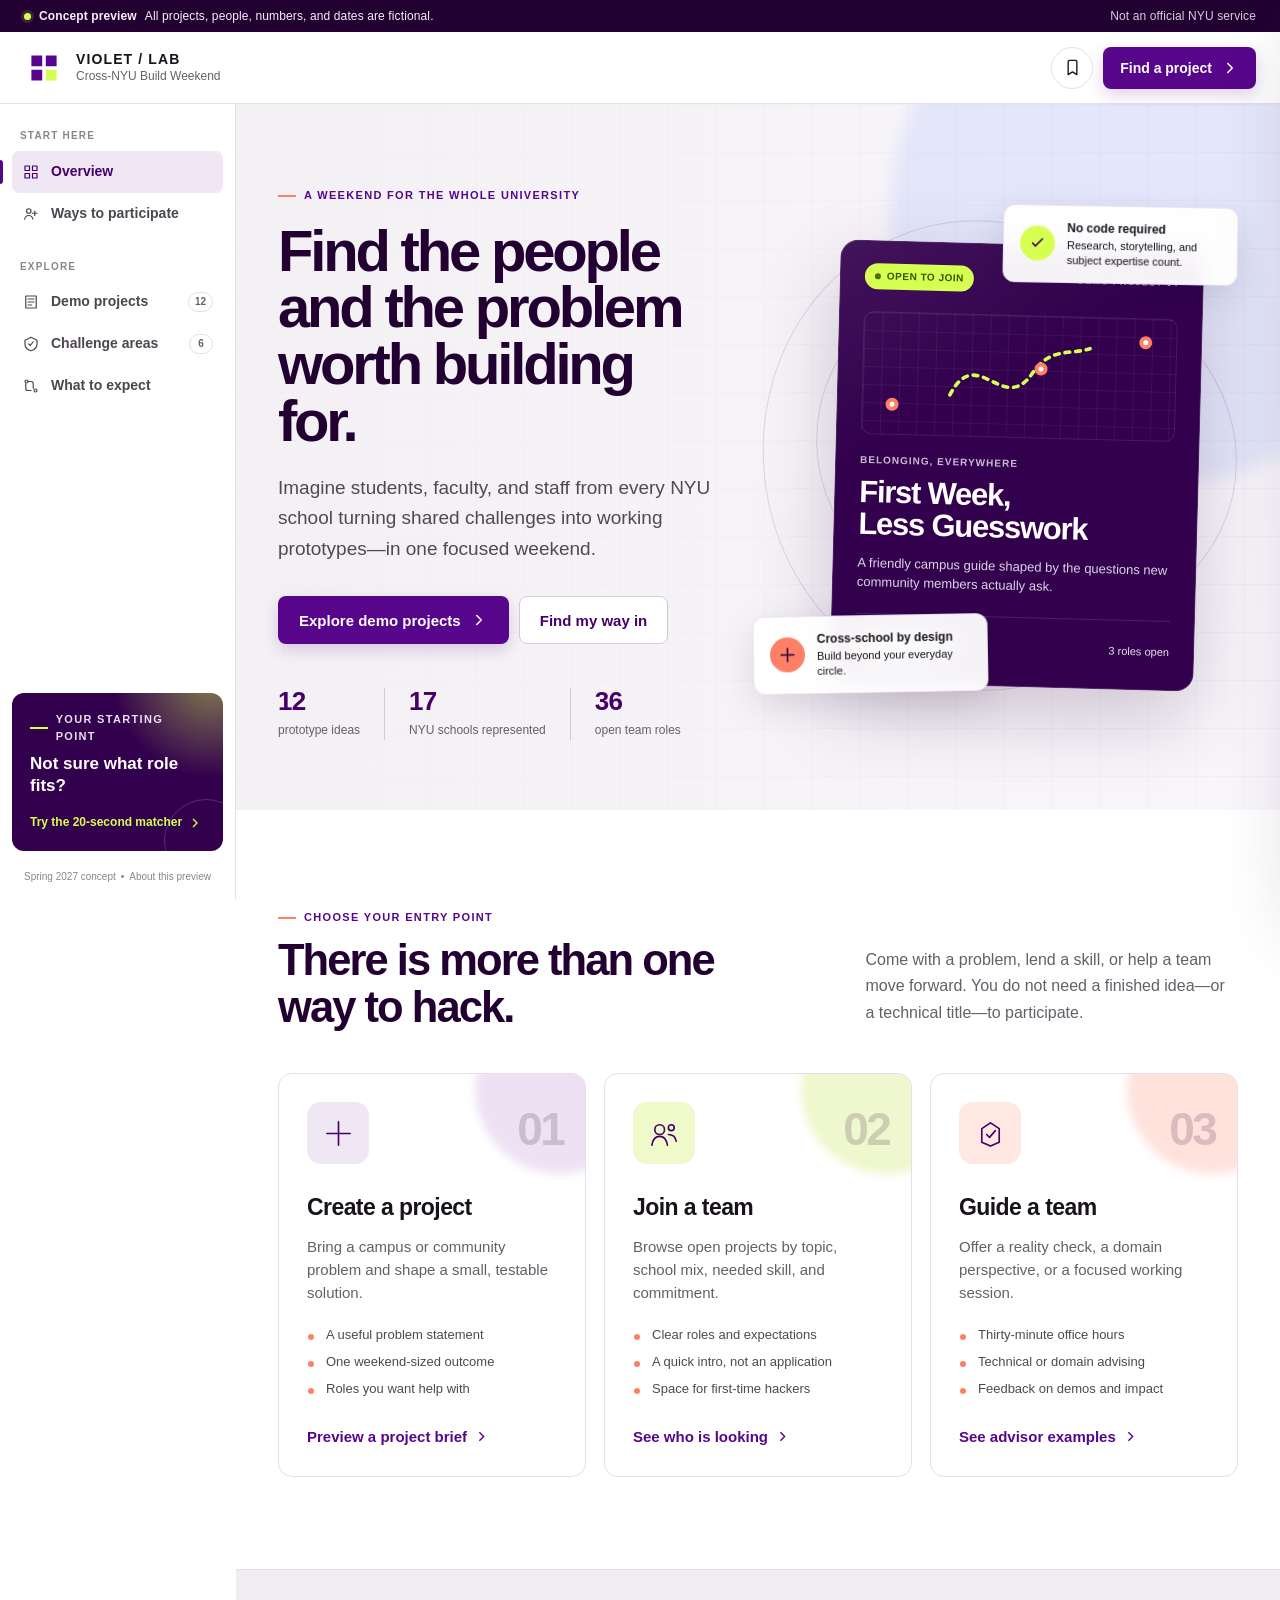
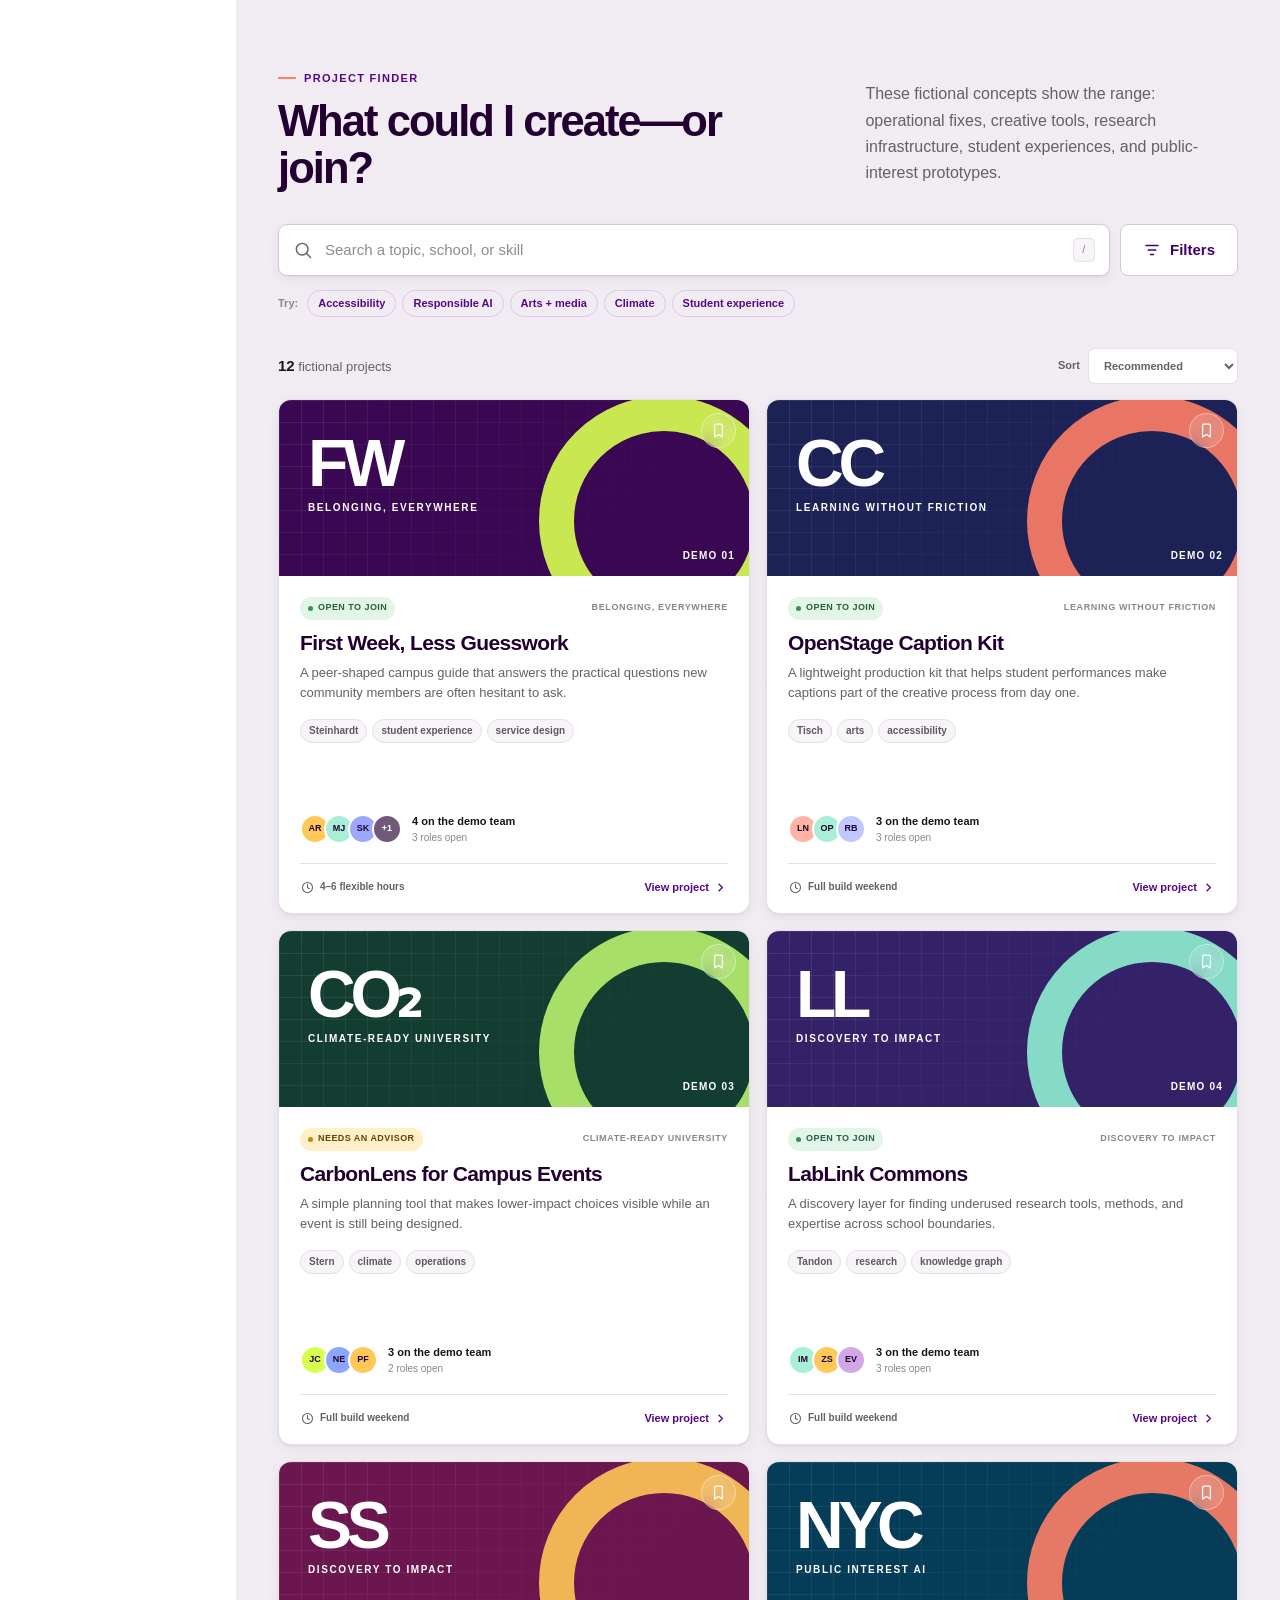
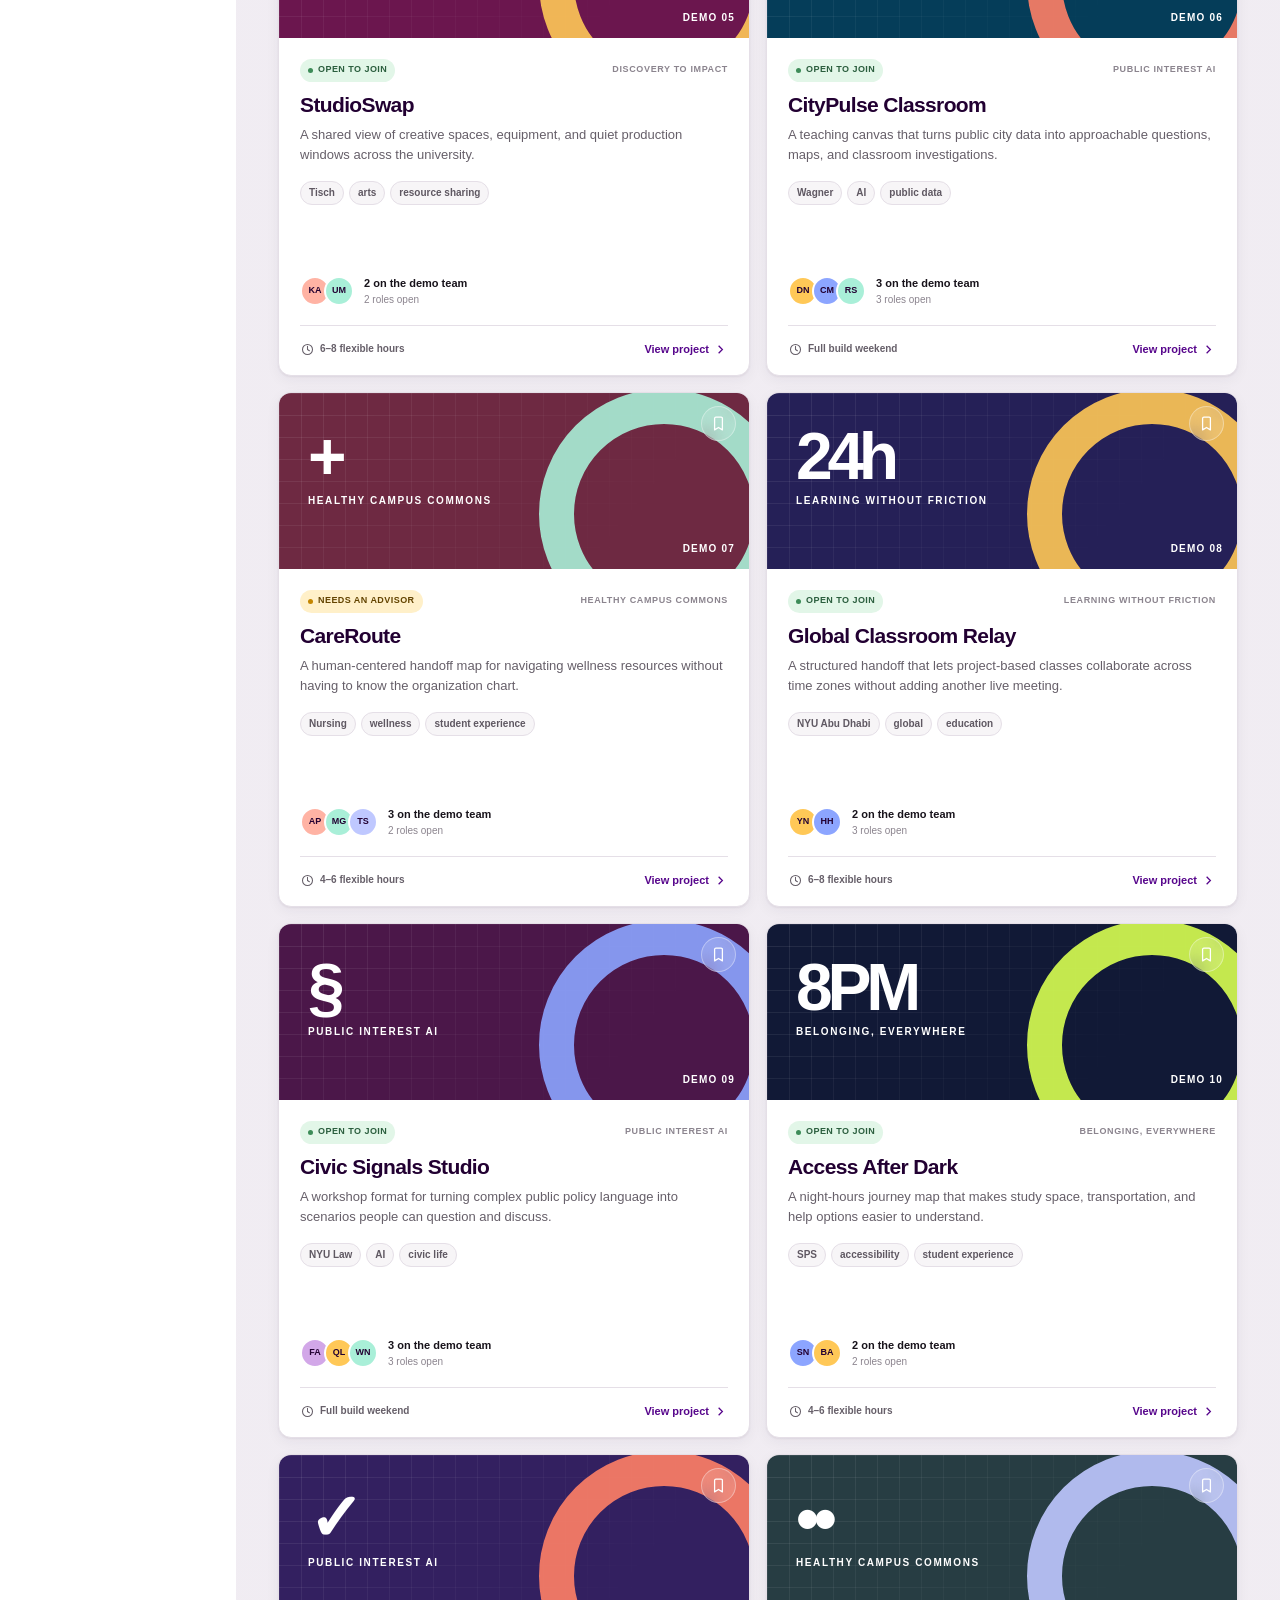
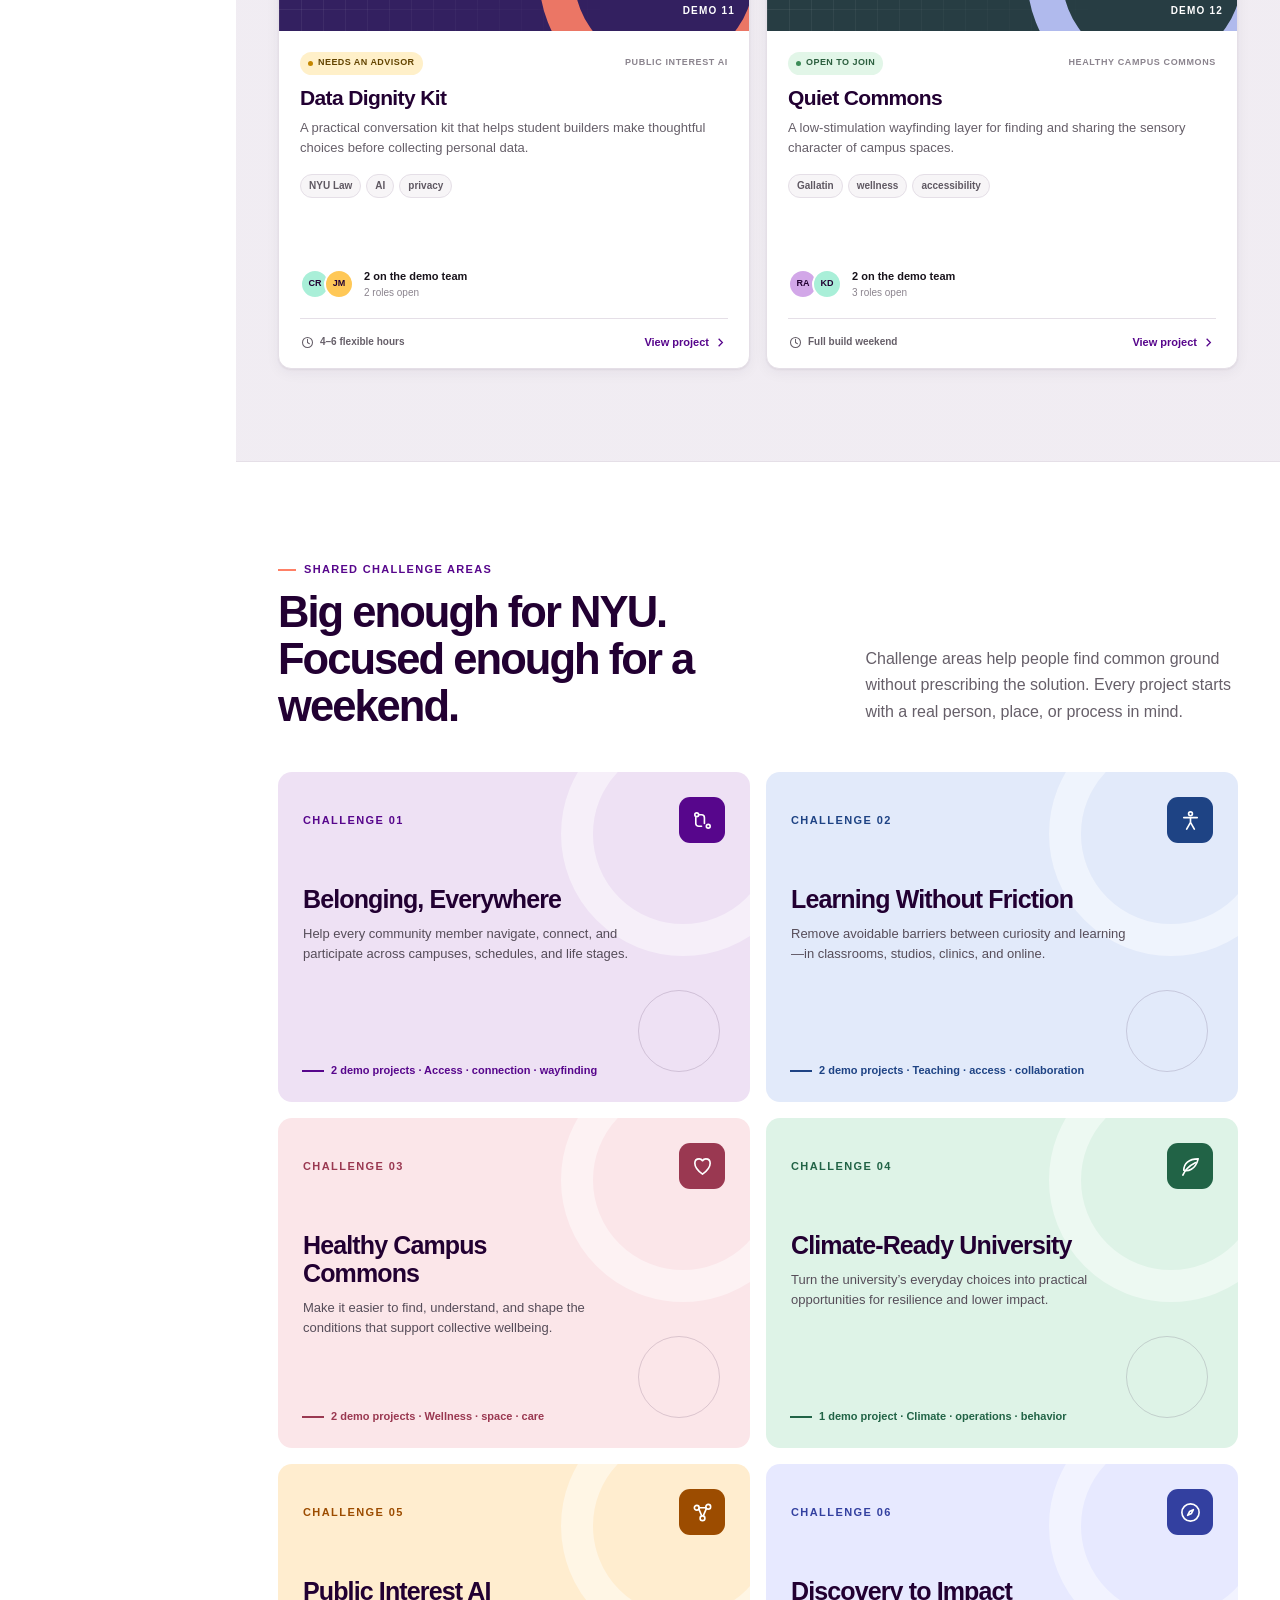
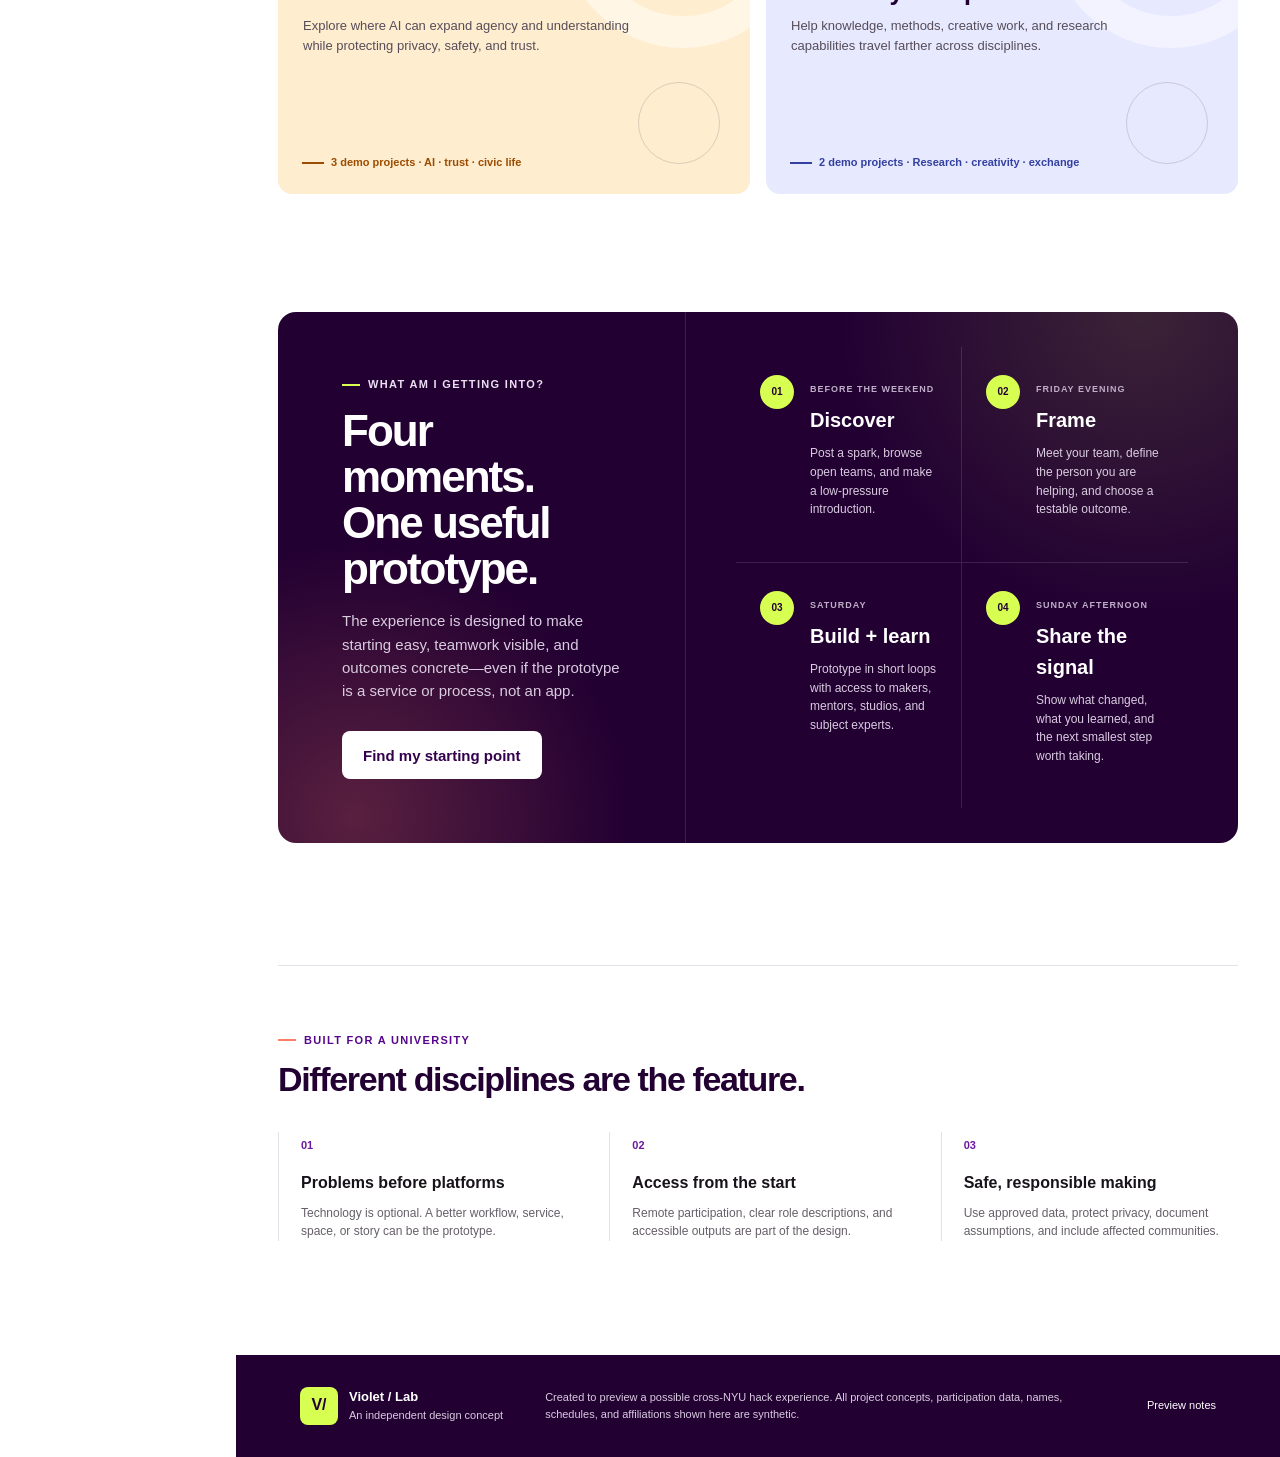
==== index.html @ d58235cc "Create privacy-safe NYU hackathon concept preview Build an interactive, responsive project discovery" ====
<!doctype html>
<html lang="en">
  <head>
    <meta charset="UTF-8" />
    <meta name="viewport" content="width=device-width, initial-scale=1.0" />
    <meta
      name="description"
      content="An unofficial, synthetic preview of a cross-NYU build weekend experience."
    />
    <meta name="theme-color" content="#57068c" />
    <meta property="og:title" content="Violet Lab — Cross-NYU Build Weekend" />
    <meta
      property="og:description"
      content="See what you could build, who you could meet, and how a university-wide hack experience might work."
    />
    <meta property="og:type" content="website" />
    <meta property="og:url" content="https://yorkerhodes3.github.io/nyu-violet-lab-preview/" />
    <meta
      property="og:image"
      content="https://yorkerhodes3.github.io/nyu-violet-lab-preview/public/social-preview.svg"
    />
    <title>Violet Lab — Concept Preview</title>
    <link rel="icon" href="./public/favicon.svg" type="image/svg+xml" />
    <link rel="stylesheet" href="./styles.css" />
    <script src="./app.js" defer></script>
  </head>
  <body>
    <a class="skip-link" href="#main-content">Skip to content</a>

    <div class="preview-banner">
      <span class="preview-banner__dot" aria-hidden="true"></span>
      <strong>Concept preview</strong>
      <span>All projects, people, numbers, and dates are fictional.</span>
      <span class="preview-banner__aside">Not an official NYU service</span>
    </div>

    <header class="topbar">
      <div class="brand-lockup">
        <a class="brand-mark" href="#overview" aria-label="Violet Lab home">
          <svg viewBox="0 0 40 40" role="img" aria-hidden="true">
            <path d="M6 6h12v12H6zM22 6h12v12H22zM6 22h12v12H6z" />
            <path class="brand-mark__spark" d="M22 22h12v12H22z" />
          </svg>
        </a>
        <div>
          <p class="brand-name">Violet / Lab</p>
          <p class="event-name">Cross-NYU Build Weekend</p>
        </div>
      </div>

      <div class="topbar__actions">
        <button class="icon-button saved-projects-button" type="button" aria-label="View saved projects">
          <svg viewBox="0 0 24 24" aria-hidden="true">
            <path d="M6.5 4.8A1.8 1.8 0 0 1 8.3 3h7.4a1.8 1.8 0 0 1 1.8 1.8V21L12 17.6 6.5 21V4.8Z" />
          </svg>
          <span class="saved-count" aria-hidden="true">0</span>
        </button>
        <a class="button button--primary button--compact" href="#projects">
          Find a project
          <svg viewBox="0 0 24 24" aria-hidden="true">
            <path d="m9 18 6-6-6-6" />
          </svg>
        </a>
        <button class="mobile-menu-button" type="button" aria-expanded="false" aria-controls="sidebar">
          <span></span><span></span><span></span>
          <span class="sr-only">Open navigation</span>
        </button>
      </div>
    </header>

    <aside class="sidebar" id="sidebar" aria-label="Primary navigation">
      <nav>
        <p class="nav-label">Start here</p>
        <a class="nav-link is-active" href="#overview">
          <svg viewBox="0 0 24 24" aria-hidden="true">
            <path d="M4 4h6v6H4zM14 4h6v6h-6zM4 14h6v6H4zM14 14h6v6h-6z" />
          </svg>
          Overview
        </a>
        <a class="nav-link" href="#ways-to-join">
          <svg viewBox="0 0 24 24" aria-hidden="true">
            <circle cx="9" cy="8" r="3" />
            <path d="M3.5 19c.6-3.2 2.4-5 5.5-5s4.9 1.8 5.5 5M17 8v6M14 11h6" />
          </svg>
          Ways to participate
        </a>

        <p class="nav-label nav-label--spaced">Explore</p>
        <a class="nav-link" href="#projects">
          <svg viewBox="0 0 24 24" aria-hidden="true">
            <path d="M5 4h14v16H5zM8 8h8M8 12h8M8 16h5" />
          </svg>
          Demo projects
          <span class="nav-count">12</span>
        </a>
        <a class="nav-link" href="#challenges">
          <svg viewBox="0 0 24 24" aria-hidden="true">
            <path d="M12 3 4 7v5c0 4.7 3.2 7.7 8 9 4.8-1.3 8-4.3 8-9V7l-8-4Z" />
            <path d="m9 12 2 2 4-5" />
          </svg>
          Challenge areas
          <span class="nav-count">6</span>
        </a>
        <a class="nav-link" href="#journey">
          <svg viewBox="0 0 24 24" aria-hidden="true">
            <circle cx="6" cy="6" r="2" />
            <circle cx="18" cy="18" r="2" />
            <path d="M8 6h4a3 3 0 0 1 3 3v6M12 18H8a3 3 0 0 1-3-3V9" />
          </svg>
          What to expect
        </a>
      </nav>

      <div class="sidebar-card">
        <span class="eyebrow eyebrow--light">Your starting point</span>
        <p>Not sure what role fits?</p>
        <button class="text-button open-matchmaker" type="button">
          Try the 20-second matcher
          <svg viewBox="0 0 24 24" aria-hidden="true">
            <path d="m9 18 6-6-6-6" />
          </svg>
        </button>
      </div>

      <div class="sidebar-footer">
        <span>Spring 2027 concept</span>
        <span aria-hidden="true">•</span>
        <button class="text-link privacy-button" type="button">About this preview</button>
      </div>
    </aside>

    <main id="main-content">
      <section class="hero section-anchor" id="overview">
        <div class="hero__copy">
          <span class="eyebrow">A weekend for the whole university</span>
          <h1>Find the people and the problem worth building for.</h1>
          <p class="hero__lede">
            Imagine students, faculty, and staff from every NYU school turning shared
            challenges into working prototypes—in one focused weekend.
          </p>
          <div class="hero__actions">
            <a class="button button--primary" href="#projects">
              Explore demo projects
              <svg viewBox="0 0 24 24" aria-hidden="true">
                <path d="m9 18 6-6-6-6" />
              </svg>
            </a>
            <button class="button button--secondary open-matchmaker" type="button">
              Find my way in
            </button>
          </div>
          <dl class="hero__stats" aria-label="Illustrative event statistics">
            <div>
              <dt>12</dt>
              <dd>prototype ideas</dd>
            </div>
            <div>
              <dt>17</dt>
              <dd>NYU schools represented</dd>
            </div>
            <div>
              <dt>36</dt>
              <dd>open team roles</dd>
            </div>
          </dl>
        </div>

        <div class="hero__visual" aria-label="Illustration of a cross-school project team">
          <div class="orbit orbit--one" aria-hidden="true"></div>
          <div class="orbit orbit--two" aria-hidden="true"></div>
          <div class="hero-card hero-card--primary">
            <div class="hero-card__top">
              <span class="status-pill">
                <span></span>
                Open to join
              </span>
              <span class="mini-label">Demo project 04</span>
            </div>
            <div class="project-glyph project-glyph--route" aria-hidden="true">
              <span></span><span></span><span></span>
              <svg viewBox="0 0 140 80">
                <path d="M12 57c22-45 45 17 69-20 15-23 31-16 48-22" />
              </svg>
            </div>
            <p class="hero-card__kicker">Belonging, everywhere</p>
            <h2>First Week,<br />Less Guesswork</h2>
            <p>A friendly campus guide shaped by the questions new community members actually ask.</p>
            <div class="hero-card__meta">
              <div class="avatar-stack" aria-label="Four fictional team members">
                <span style="--avatar: #ffc857">AR</span>
                <span style="--avatar: #8be0c6">MJ</span>
                <span style="--avatar: #9aa8ff">SK</span>
                <span class="avatar-stack__more">+1</span>
              </div>
              <span>3 roles open</span>
            </div>
          </div>
          <div class="floating-note floating-note--top">
            <span class="floating-note__icon">
              <svg viewBox="0 0 24 24" aria-hidden="true">
                <path d="m5 12 4 4L19 6" />
              </svg>
            </span>
            <span><strong>No code required</strong>Research, storytelling, and subject expertise count.</span>
          </div>
          <div class="floating-note floating-note--bottom">
            <span class="floating-note__icon floating-note__icon--coral">
              <svg viewBox="0 0 24 24" aria-hidden="true">
                <path d="M12 3v18M3 12h18" />
              </svg>
            </span>
            <span><strong>Cross-school by design</strong>Build beyond your everyday circle.</span>
          </div>
        </div>
      </section>

      <section class="orientation section-shell section-anchor" id="ways-to-join">
        <div class="section-heading">
          <div>
            <span class="eyebrow">Choose your entry point</span>
            <h2>There is more than one way to hack.</h2>
          </div>
          <p>
            Come with a problem, lend a skill, or help a team move forward. You do not
            need a finished idea—or a technical title—to participate.
          </p>
        </div>

        <div class="path-grid">
          <article class="path-card path-card--create">
            <span class="path-card__number">01</span>
            <div class="path-card__icon" aria-hidden="true">
              <svg viewBox="0 0 32 32">
                <path d="M16 4v24M4 16h24" />
              </svg>
            </div>
            <h3>Create a project</h3>
            <p>Bring a campus or community problem and shape a small, testable solution.</p>
            <ul>
              <li>A useful problem statement</li>
              <li>One weekend-sized outcome</li>
              <li>Roles you want help with</li>
            </ul>
            <button class="card-link create-preview-button" type="button">
              Preview a project brief
              <svg viewBox="0 0 24 24" aria-hidden="true"><path d="m9 18 6-6-6-6" /></svg>
            </button>
          </article>

          <article class="path-card path-card--join">
            <span class="path-card__number">02</span>
            <div class="path-card__icon" aria-hidden="true">
              <svg viewBox="0 0 32 32">
                <circle cx="11" cy="12" r="5" />
                <circle cx="23" cy="10" r="3" />
                <path d="M3 28c1-6 3.7-9 8-9s7 3 8 9M20 17c4.6 0 7.3 2.3 8 7" />
              </svg>
            </div>
            <h3>Join a team</h3>
            <p>Browse open projects by topic, school mix, needed skill, and commitment.</p>
            <ul>
              <li>Clear roles and expectations</li>
              <li>A quick intro, not an application</li>
              <li>Space for first-time hackers</li>
            </ul>
            <a class="card-link" href="#projects">
              See who is looking
              <svg viewBox="0 0 24 24" aria-hidden="true"><path d="m9 18 6-6-6-6" /></svg>
            </a>
          </article>

          <article class="path-card path-card--guide">
            <span class="path-card__number">03</span>
            <div class="path-card__icon" aria-hidden="true">
              <svg viewBox="0 0 32 32">
                <path d="M7 25V11l9-6 9 6v14l-9 4-9-4Z" />
                <path d="m12 17 3 3 6-7" />
              </svg>
            </div>
            <h3>Guide a team</h3>
            <p>Offer a reality check, a domain perspective, or a focused working session.</p>
            <ul>
              <li>Thirty-minute office hours</li>
              <li>Technical or domain advising</li>
              <li>Feedback on demos and impact</li>
            </ul>
            <button class="card-link advisor-preview-button" type="button">
              See advisor examples
              <svg viewBox="0 0 24 24" aria-hidden="true"><path d="m9 18 6-6-6-6" /></svg>
            </button>
          </article>
        </div>
      </section>

      <section class="projects-section section-shell section-anchor" id="projects">
        <div class="section-heading section-heading--projects">
          <div>
            <span class="eyebrow">Project finder</span>
            <h2>What could I create—or join?</h2>
          </div>
          <p>
            These fictional concepts show the range: operational fixes, creative tools,
            research infrastructure, student experiences, and public-interest prototypes.
          </p>
        </div>

        <div class="finder">
          <div class="search-row">
            <label class="search-box">
              <svg viewBox="0 0 24 24" aria-hidden="true">
                <circle cx="11" cy="11" r="7" />
                <path d="m16 16 5 5" />
              </svg>
              <span class="sr-only">Search demo projects</span>
              <input
                id="project-search"
                type="search"
                placeholder="Search a topic, school, or skill"
                autocomplete="off"
              />
              <kbd>/</kbd>
            </label>
            <button class="button button--secondary filter-toggle" type="button" aria-expanded="false">
              <svg viewBox="0 0 24 24" aria-hidden="true">
                <path d="M4 6h16M7 12h10M10 18h4" />
              </svg>
              Filters
              <span class="filter-count" hidden>0</span>
            </button>
          </div>

          <div class="filter-panel" aria-label="Project filters">
            <fieldset>
              <legend>I want to</legend>
              <div class="filter-options" data-filter-group="availability">
                <button class="filter-chip is-selected" type="button" data-value="all">See everything</button>
                <button class="filter-chip" type="button" data-value="Open to join">Join a team</button>
                <button class="filter-chip" type="button" data-value="Needs an advisor">Advise</button>
              </div>
            </fieldset>
            <fieldset>
              <legend>Time</legend>
              <div class="filter-options" data-filter-group="commitment">
                <button class="filter-chip is-selected" type="button" data-value="all">Any</button>
                <button class="filter-chip" type="button" data-value="Light">A few hours</button>
                <button class="filter-chip" type="button" data-value="Weekend">Full weekend</button>
              </div>
            </fieldset>
            <fieldset>
              <legend>Experience</legend>
              <div class="filter-options" data-filter-group="experience">
                <button class="filter-chip is-selected" type="button" data-value="all">Any</button>
                <button class="filter-chip" type="button" data-value="First-timer friendly">First-timer friendly</button>
                <button class="filter-chip" type="button" data-value="No code needed">No code needed</button>
              </div>
            </fieldset>
          </div>

          <div class="quick-filters" aria-label="Quick filters">
            <span>Try:</span>
            <button type="button" data-query="accessibility">Accessibility</button>
            <button type="button" data-query="AI">Responsible AI</button>
            <button type="button" data-query="arts">Arts + media</button>
            <button type="button" data-query="climate">Climate</button>
            <button type="button" data-query="student experience">Student experience</button>
          </div>

          <div class="results-toolbar">
            <p><strong id="result-count">12</strong> fictional projects</p>
            <label>
              <span>Sort</span>
              <select id="project-sort">
                <option value="recommended">Recommended</option>
                <option value="openings">Most open roles</option>
                <option value="newest">Newest</option>
                <option value="alphabetical">A–Z</option>
              </select>
            </label>
          </div>

          <div class="project-grid" id="project-grid" aria-live="polite"></div>
          <div class="empty-state" id="empty-state" hidden>
            <div class="empty-state__icon" aria-hidden="true">
              <svg viewBox="0 0 32 32">
                <circle cx="14" cy="14" r="9" />
                <path d="m21 21 7 7M10 14h8" />
              </svg>
            </div>
            <h3>No demo projects match those filters.</h3>
            <p>Try a broader search or clear the selected filters.</p>
            <button class="button button--secondary clear-filters" type="button">Clear filters</button>
          </div>
        </div>
      </section>

      <section class="challenges-section section-shell section-anchor" id="challenges">
        <div class="section-heading">
          <div>
            <span class="eyebrow">Shared challenge areas</span>
            <h2>Big enough for NYU. Focused enough for a weekend.</h2>
          </div>
          <p>
            Challenge areas help people find common ground without prescribing the
            solution. Every project starts with a real person, place, or process in mind.
          </p>
        </div>
        <div class="challenge-grid" id="challenge-grid"></div>
      </section>

      <section class="journey-section section-shell section-anchor" id="journey">
        <div class="journey-card">
          <div class="journey-card__intro">
            <span class="eyebrow eyebrow--light">What am I getting into?</span>
            <h2>Four moments. One useful prototype.</h2>
            <p>
              The experience is designed to make starting easy, teamwork visible, and
              outcomes concrete—even if the prototype is a service or process, not an app.
            </p>
            <button class="button button--light open-matchmaker" type="button">Find my starting point</button>
          </div>
          <ol class="journey-steps">
            <li>
              <span class="journey-steps__number">01</span>
              <div>
                <span class="journey-steps__time">Before the weekend</span>
                <h3>Discover</h3>
                <p>Post a spark, browse open teams, and make a low-pressure introduction.</p>
              </div>
            </li>
            <li>
              <span class="journey-steps__number">02</span>
              <div>
                <span class="journey-steps__time">Friday evening</span>
                <h3>Frame</h3>
                <p>Meet your team, define the person you are helping, and choose a testable outcome.</p>
              </div>
            </li>
            <li>
              <span class="journey-steps__number">03</span>
              <div>
                <span class="journey-steps__time">Saturday</span>
                <h3>Build + learn</h3>
                <p>Prototype in short loops with access to makers, mentors, studios, and subject experts.</p>
              </div>
            </li>
            <li>
              <span class="journey-steps__number">04</span>
              <div>
                <span class="journey-steps__time">Sunday afternoon</span>
                <h3>Share the signal</h3>
                <p>Show what changed, what you learned, and the next smallest step worth taking.</p>
              </div>
            </li>
          </ol>
        </div>
      </section>

      <section class="principles-section section-shell">
        <div class="principles-grid">
          <div>
            <span class="eyebrow">Built for a university</span>
            <h2>Different disciplines are the feature.</h2>
          </div>
          <div class="principle">
            <span>01</span>
            <h3>Problems before platforms</h3>
            <p>Technology is optional. A better workflow, service, space, or story can be the prototype.</p>
          </div>
          <div class="principle">
            <span>02</span>
            <h3>Access from the start</h3>
            <p>Remote participation, clear role descriptions, and accessible outputs are part of the design.</p>
          </div>
          <div class="principle">
            <span>03</span>
            <h3>Safe, responsible making</h3>
            <p>Use approved data, protect privacy, document assumptions, and include affected communities.</p>
          </div>
        </div>
      </section>

      <footer>
        <div class="footer__brand">
          <span class="footer__mark" aria-hidden="true">V/</span>
          <div>
            <strong>Violet / Lab</strong>
            <span>An independent design concept</span>
          </div>
        </div>
        <p>
          Created to preview a possible cross-NYU hack experience. All project concepts,
          participation data, names, schedules, and affiliations shown here are synthetic.
        </p>
        <button class="text-link privacy-button" type="button">Preview notes</button>
      </footer>
    </main>

    <div class="drawer-backdrop" hidden></div>
    <aside class="project-drawer" aria-hidden="true" aria-labelledby="drawer-title">
      <button class="drawer-close icon-button" type="button" aria-label="Close project details">
        <svg viewBox="0 0 24 24" aria-hidden="true">
          <path d="m6 6 12 12M18 6 6 18" />
        </svg>
      </button>
      <div id="drawer-content"></div>
    </aside>

    <dialog class="modal" id="matchmaker-modal">
      <button class="modal-close icon-button" type="button" aria-label="Close">
        <svg viewBox="0 0 24 24" aria-hidden="true"><path d="m6 6 12 12M18 6 6 18" /></svg>
      </button>
      <div class="modal__header">
        <span class="eyebrow">20-second matcher</span>
        <h2>What sounds most like you?</h2>
        <p>Choose one from each row. This demo will suggest a way in and a project to explore.</p>
      </div>
      <form id="matchmaker-form">
        <fieldset>
          <legend><span>1</span>I would most like to…</legend>
          <div class="choice-grid">
            <label><input type="radio" name="intent" value="make" checked /><span>Make something tangible</span></label>
            <label><input type="radio" name="intent" value="understand" /><span>Understand a problem</span></label>
            <label><input type="radio" name="intent" value="guide" /><span>Help a team decide</span></label>
          </div>
        </fieldset>
        <fieldset>
          <legend><span>2</span>I am curious about…</legend>
          <div class="choice-grid">
            <label><input type="radio" name="theme" value="people" checked /><span>People + belonging</span></label>
            <label><input type="radio" name="theme" value="systems" /><span>Systems + operations</span></label>
            <label><input type="radio" name="theme" value="future" /><span>Technology + the future</span></label>
          </div>
        </fieldset>
        <button class="button button--primary button--full" type="submit">Show my starting point</button>
      </form>
      <div class="match-result" id="match-result" hidden></div>
    </dialog>

    <dialog class="modal modal--brief" id="brief-modal">
      <button class="modal-close icon-button" type="button" aria-label="Close">
        <svg viewBox="0 0 24 24" aria-hidden="true"><path d="m6 6 12 12M18 6 6 18" /></svg>
      </button>
      <span class="eyebrow">Example project brief</span>
      <h2>Start small enough to learn.</h2>
      <div class="brief-example">
        <div><span>We noticed</span><strong>New community members ask the same wayfinding questions in different places.</strong></div>
        <div><span>We wonder if</span><strong>A peer-shaped guide could reduce uncertainty during the first two weeks.</strong></div>
        <div><span>This weekend we will</span><strong>Prototype one route, test it with five people, and document what changes.</strong></div>
        <div><span>We need</span><strong>A researcher, a service designer, and someone who knows campus operations.</strong></div>
      </div>
      <p class="modal-note">Everything above is fictional and intended only to demonstrate the shape of a good brief.</p>
    </dialog>

    <dialog class="modal modal--brief" id="advisor-modal">
      <button class="modal-close icon-button" type="button" aria-label="Close">
        <svg viewBox="0 0 24 24" aria-hidden="true"><path d="m6 6 12 12M18 6 6 18" /></svg>
      </button>
      <span class="eyebrow">Ways to guide</span>
      <h2>Small windows of expertise can unlock a team.</h2>
      <div class="advisor-list">
        <div><span>30 min</span><p><strong>Problem check</strong>Help a team separate assumptions from things they know.</p></div>
        <div><span>45 min</span><p><strong>Practice review</strong>Share what is realistic in a studio, clinic, lab, classroom, or office.</p></div>
        <div><span>60 min</span><p><strong>Responsible design pass</strong>Pressure-test accessibility, privacy, safety, or community impact.</p></div>
      </div>
      <p class="modal-note">Advisor examples and time commitments are illustrative.</p>
    </dialog>

    <dialog class="modal modal--brief" id="privacy-modal">
      <button class="modal-close icon-button" type="button" aria-label="Close">
        <svg viewBox="0 0 24 24" aria-hidden="true"><path d="m6 6 12 12M18 6 6 18" /></svg>
      </button>
      <span class="eyebrow">About this preview</span>
      <h2>Designed to be safely shareable.</h2>
      <div class="privacy-points">
        <p><span aria-hidden="true">✓</span> No internal project names, descriptions, or participant identities are used.</p>
        <p><span aria-hidden="true">✓</span> Every project, person, metric, role, date, and team is synthetic.</p>
        <p><span aria-hidden="true">✓</span> Public NYU school names provide familiar context; affiliations are illustrative.</p>
        <p><span aria-hidden="true">✓</span> The visual design is an original concept inspired by common hackathon portal patterns.</p>
      </div>
      <p class="modal-note">This independent mockup is not sponsored, reviewed, or endorsed by New York University.</p>
    </dialog>

    <div class="toast" role="status" aria-live="polite" aria-atomic="true">
      <svg viewBox="0 0 24 24" aria-hidden="true"><path d="m5 12 4 4L19 6" /></svg>
      <span></span>
    </div>
  </body>
</html>
---- styles.css ----
:root {
  --violet-950: #220032;
  --violet-900: #32004d;
  --violet-800: #450069;
  --violet-700: #57068c;
  --violet-600: #6c1aa0;
  --violet-200: #ddc6e8;
  --violet-100: #f0e7f4;
  --violet-50: #f8f4fa;
  --ink: #18131b;
  --muted: #665f69;
  --muted-2: #8b848e;
  --line: #e5dfe7;
  --line-strong: #d2cad5;
  --surface: #ffffff;
  --surface-soft: #f7f5f7;
  --canvas: #f3f0f4;
  --lime: #d7ff52;
  --lime-dark: #375400;
  --mint: #a9efd8;
  --coral: #ff8066;
  --yellow: #ffc857;
  --blue: #8ca5ff;
  --shadow-sm: 0 1px 2px rgba(34, 0, 50, 0.06), 0 4px 14px rgba(34, 0, 50, 0.05);
  --shadow-md: 0 12px 36px rgba(34, 0, 50, 0.12);
  --shadow-lg: 0 28px 80px rgba(34, 0, 50, 0.2);
  --sidebar-width: 236px;
  --topbar-height: 72px;
  --banner-height: 32px;
}

* {
  box-sizing: border-box;
}

html {
  scroll-behavior: smooth;
  scroll-padding-top: calc(var(--topbar-height) + var(--banner-height) + 24px);
}

body {
  margin: 0;
  color: var(--ink);
  background: var(--surface);
  font-family:
    Inter, ui-sans-serif, -apple-system, BlinkMacSystemFont, "Segoe UI", sans-serif;
  font-size: 15px;
  line-height: 1.55;
  -webkit-font-smoothing: antialiased;
}

body.drawer-open,
body.modal-open {
  overflow: hidden;
}

button,
input,
select {
  color: inherit;
  font: inherit;
}

button,
a {
  -webkit-tap-highlight-color: transparent;
}

button {
  cursor: pointer;
}

a {
  color: inherit;
  text-decoration: none;
}

svg {
  display: block;
}

.sr-only {
  position: absolute;
  width: 1px;
  height: 1px;
  padding: 0;
  margin: -1px;
  overflow: hidden;
  clip: rect(0, 0, 0, 0);
  white-space: nowrap;
  border: 0;
}

.skip-link {
  position: fixed;
  z-index: 1000;
  top: 8px;
  left: 8px;
  padding: 10px 14px;
  color: #fff;
  background: var(--violet-900);
  border-radius: 7px;
  transform: translateY(-150%);
}

.skip-link:focus {
  transform: translateY(0);
}

.preview-banner {
  position: fixed;
  z-index: 90;
  inset: 0 0 auto 0;
  display: flex;
  align-items: center;
  height: var(--banner-height);
  padding: 0 24px;
  color: #f8effc;
  background: var(--violet-950);
  font-size: 12px;
  letter-spacing: 0.01em;
  gap: 8px;
}

.preview-banner__dot {
  width: 7px;
  height: 7px;
  background: var(--lime);
  border-radius: 50%;
  box-shadow: 0 0 0 3px rgba(215, 255, 82, 0.14);
}

.preview-banner__aside {
  margin-left: auto;
  color: #d9cce0;
}

.topbar {
  position: fixed;
  z-index: 80;
  top: var(--banner-height);
  right: 0;
  left: 0;
  display: flex;
  align-items: center;
  justify-content: space-between;
  height: var(--topbar-height);
  padding: 0 24px;
  background: rgba(255, 255, 255, 0.94);
  border-bottom: 1px solid var(--line);
  backdrop-filter: blur(18px);
}

.brand-lockup {
  display: flex;
  align-items: center;
  gap: 12px;
}

.brand-mark {
  display: grid;
  width: 40px;
  height: 40px;
  place-items: center;
}

.brand-mark svg {
  width: 36px;
  fill: var(--violet-700);
}

.brand-mark .brand-mark__spark {
  fill: var(--lime);
}

.brand-name,
.event-name {
  margin: 0;
}

.brand-name {
  font-size: 14px;
  font-weight: 800;
  letter-spacing: 0.08em;
  line-height: 1.2;
  text-transform: uppercase;
}

.event-name {
  color: var(--muted);
  font-size: 12px;
  line-height: 1.4;
}

.topbar__actions {
  display: flex;
  align-items: center;
  gap: 10px;
}

.icon-button {
  position: relative;
  display: grid;
  width: 42px;
  height: 42px;
  padding: 0;
  background: var(--surface);
  border: 1px solid var(--line);
  border-radius: 50%;
  place-items: center;
}

.icon-button:hover {
  background: var(--violet-50);
  border-color: var(--violet-200);
}

.icon-button svg {
  width: 19px;
  fill: none;
  stroke: currentColor;
  stroke-linecap: round;
  stroke-linejoin: round;
  stroke-width: 1.7;
}

.saved-count {
  position: absolute;
  top: -5px;
  right: -3px;
  display: none;
  align-items: center;
  justify-content: center;
  min-width: 18px;
  height: 18px;
  padding: 0 4px;
  color: #fff;
  background: var(--coral);
  border: 2px solid #fff;
  border-radius: 20px;
  font-size: 10px;
  font-weight: 800;
}

.saved-count.has-items {
  display: flex;
}

.saved-projects-button.is-active {
  color: #fff;
  background: var(--violet-700);
  border-color: var(--violet-700);
}

.button {
  display: inline-flex;
  align-items: center;
  justify-content: center;
  min-height: 48px;
  padding: 0 20px;
  border: 1px solid transparent;
  border-radius: 8px;
  font-weight: 750;
  line-height: 1;
  gap: 9px;
  transition:
    color 160ms ease,
    background 160ms ease,
    border-color 160ms ease,
    box-shadow 160ms ease,
    transform 160ms ease;
}

.button:hover {
  transform: translateY(-1px);
}

.button:active {
  transform: translateY(0);
}

.button svg {
  width: 18px;
  fill: none;
  stroke: currentColor;
  stroke-linecap: round;
  stroke-linejoin: round;
  stroke-width: 2;
}

.button--primary {
  color: #fff;
  background: var(--violet-700);
  box-shadow: 0 6px 16px rgba(87, 6, 140, 0.18);
}

.button--primary:hover {
  background: var(--violet-800);
  box-shadow: 0 9px 22px rgba(87, 6, 140, 0.25);
}

.button--secondary {
  color: var(--violet-800);
  background: var(--surface);
  border-color: var(--line-strong);
}

.button--secondary:hover {
  background: var(--violet-50);
  border-color: var(--violet-200);
}

.button--compact {
  min-height: 42px;
  padding: 0 16px;
  font-size: 14px;
}

.button--light {
  color: var(--violet-900);
  background: #fff;
}

.button--light:hover {
  background: var(--lime);
}

.button--full {
  width: 100%;
}

.mobile-menu-button {
  display: none;
  width: 42px;
  height: 42px;
  padding: 10px;
  background: #fff;
  border: 1px solid var(--line);
  border-radius: 8px;
}

.mobile-menu-button > span:not(.sr-only) {
  display: block;
  width: 19px;
  height: 1.5px;
  margin: 4px auto;
  background: var(--ink);
  transition: transform 160ms ease;
}

.sidebar {
  position: fixed;
  z-index: 70;
  top: calc(var(--banner-height) + var(--topbar-height));
  bottom: 0;
  left: 0;
  display: flex;
  width: var(--sidebar-width);
  padding: 24px 12px 16px;
  overflow-y: auto;
  background: var(--surface);
  border-right: 1px solid var(--line);
  flex-direction: column;
}

.sidebar nav {
  display: flex;
  flex-direction: column;
}

.nav-label {
  margin: 0 8px 7px;
  color: var(--muted-2);
  font-size: 10px;
  font-weight: 800;
  letter-spacing: 0.12em;
  text-transform: uppercase;
}

.nav-label--spaced {
  margin-top: 24px;
}

.nav-link {
  position: relative;
  display: flex;
  align-items: center;
  min-height: 42px;
  padding: 0 10px;
  color: #4d4650;
  border-radius: 7px;
  font-size: 14px;
  font-weight: 600;
  gap: 11px;
}

.nav-link::before {
  position: absolute;
  top: 9px;
  bottom: 9px;
  left: -12px;
  width: 3px;
  background: transparent;
  border-radius: 0 4px 4px 0;
  content: "";
}

.nav-link:hover {
  color: var(--violet-800);
  background: var(--violet-50);
}

.nav-link.is-active {
  color: var(--violet-800);
  background: var(--violet-100);
}

.nav-link.is-active::before {
  background: var(--violet-700);
}

.nav-link svg {
  width: 18px;
  fill: none;
  stroke: currentColor;
  stroke-linecap: round;
  stroke-linejoin: round;
  stroke-width: 1.6;
}

.nav-count {
  min-width: 24px;
  margin-left: auto;
  padding: 1px 6px;
  color: var(--muted);
  background: rgba(255, 255, 255, 0.75);
  border: 1px solid var(--line);
  border-radius: 20px;
  font-size: 10px;
  text-align: center;
}

.sidebar-card {
  position: relative;
  margin-top: auto;
  padding: 18px;
  overflow: hidden;
  color: #fff;
  background:
    radial-gradient(circle at 95% -10%, rgba(215, 255, 82, 0.5), transparent 38%),
    var(--violet-900);
  border-radius: 12px;
}

.sidebar-card::after {
  position: absolute;
  right: -25px;
  bottom: -32px;
  width: 82px;
  height: 82px;
  border: 1px solid rgba(255, 255, 255, 0.18);
  border-radius: 50%;
  content: "";
}

.sidebar-card p {
  margin: 8px 0 12px;
  font-size: 17px;
  font-weight: 750;
  line-height: 1.3;
}

.eyebrow {
  display: inline-flex;
  align-items: center;
  color: var(--violet-700);
  font-size: 11px;
  font-weight: 850;
  letter-spacing: 0.12em;
  text-transform: uppercase;
}

.eyebrow::before {
  width: 18px;
  height: 2px;
  margin-right: 8px;
  background: var(--coral);
  content: "";
}

.eyebrow--light {
  color: #eadff0;
}

.eyebrow--light::before {
  background: var(--lime);
}

.text-button,
.text-link {
  padding: 0;
  color: inherit;
  background: none;
  border: 0;
  text-decoration: underline;
  text-decoration-color: transparent;
  text-underline-offset: 3px;
}

.text-button {
  position: relative;
  z-index: 1;
  display: inline-flex;
  align-items: center;
  color: var(--lime);
  font-size: 12px;
  font-weight: 750;
  gap: 5px;
}

.text-button:hover,
.text-link:hover {
  text-decoration-color: currentColor;
}

.text-button svg {
  width: 16px;
  fill: none;
  stroke: currentColor;
  stroke-width: 2;
}

.sidebar-footer {
  display: flex;
  align-items: center;
  justify-content: center;
  margin-top: 18px;
  color: var(--muted-2);
  font-size: 10px;
  gap: 5px;
}

#main-content {
  margin-top: calc(var(--banner-height) + var(--topbar-height));
  margin-left: var(--sidebar-width);
  overflow: hidden;
}

.section-anchor {
  scroll-margin-top: calc(var(--banner-height) + var(--topbar-height) + 18px);
}

.hero {
  position: relative;
  display: grid;
  min-height: 670px;
  padding: 76px max(5vw, 54px) 70px;
  overflow: hidden;
  background:
    linear-gradient(90deg, rgba(243, 240, 244, 0.94), rgba(248, 244, 250, 0.82)),
    linear-gradient(#ddd5e1 1px, transparent 1px),
    linear-gradient(90deg, #ddd5e1 1px, transparent 1px);
  background-size: auto, 48px 48px, 48px 48px;
  grid-template-columns: minmax(440px, 0.95fr) minmax(470px, 1.05fr);
  gap: 72px;
}

.hero::before {
  position: absolute;
  top: -160px;
  right: -150px;
  width: 540px;
  height: 540px;
  background: rgba(140, 165, 255, 0.18);
  border-radius: 50%;
  content: "";
  filter: blur(8px);
}

.hero__copy {
  position: relative;
  z-index: 2;
  align-self: center;
  max-width: 700px;
}

.hero h1 {
  max-width: 760px;
  margin: 18px 0 23px;
  color: var(--violet-950);
  font-size: clamp(48px, 5vw, 76px);
  font-weight: 790;
  letter-spacing: -0.055em;
  line-height: 0.98;
}

.hero__lede {
  max-width: 650px;
  margin: 0;
  color: #504853;
  font-size: 19px;
  line-height: 1.6;
}

.hero__actions {
  display: flex;
  margin-top: 32px;
  gap: 10px;
}

.hero__stats {
  display: flex;
  margin: 44px 0 0;
}

.hero__stats > div {
  display: flex;
  padding: 0 24px;
  border-left: 1px solid var(--line-strong);
  flex-direction: column;
}

.hero__stats > div:first-child {
  padding-left: 0;
  border-left: 0;
}

.hero__stats dt {
  color: var(--violet-800);
  font-size: 26px;
  font-weight: 800;
  letter-spacing: -0.03em;
  line-height: 1;
}

.hero__stats dd {
  margin: 7px 0 0;
  color: var(--muted);
  font-size: 12px;
}

.hero__visual {
  position: relative;
  z-index: 2;
  min-height: 515px;
  align-self: center;
}

.orbit {
  position: absolute;
  border: 1px solid rgba(87, 6, 140, 0.14);
  border-radius: 50%;
}

.orbit::before,
.orbit::after {
  position: absolute;
  width: 11px;
  height: 11px;
  background: var(--violet-700);
  border: 5px solid rgba(255, 255, 255, 0.8);
  border-radius: 50%;
  box-shadow: 0 0 0 1px rgba(87, 6, 140, 0.12);
  content: "";
}

.orbit--one {
  inset: 18px 40px 26px 10px;
  transform: rotate(-8deg);
}

.orbit--one::before {
  top: 15%;
  right: 3%;
}

.orbit--one::after {
  bottom: 12%;
  left: 8%;
  background: var(--coral);
}

.orbit--two {
  inset: 66px 0 84px 62px;
  transform: rotate(12deg);
}

.orbit--two::before {
  right: 9%;
  bottom: 4%;
  background: var(--lime);
}

.orbit--two::after {
  top: 6%;
  left: 12%;
  background: var(--blue);
}

.hero-card {
  position: absolute;
  box-shadow: var(--shadow-lg);
}

.hero-card--primary {
  top: 42px;
  right: 14%;
  width: min(390px, 75%);
  min-height: 440px;
  padding: 22px 24px;
  color: #fff;
  background:
    linear-gradient(150deg, rgba(255, 255, 255, 0.08), transparent 35%),
    var(--violet-900);
  border: 1px solid rgba(255, 255, 255, 0.17);
  border-radius: 18px;
  transform: rotate(1.5deg);
}

.hero-card__top {
  display: flex;
  align-items: center;
  justify-content: space-between;
}

.status-pill {
  display: inline-flex;
  align-items: center;
  height: 26px;
  padding: 0 10px;
  color: var(--lime-dark);
  background: var(--lime);
  border-radius: 20px;
  font-size: 10px;
  font-weight: 850;
  letter-spacing: 0.05em;
  text-transform: uppercase;
  gap: 6px;
}

.status-pill span {
  width: 6px;
  height: 6px;
  background: #4d6f00;
  border-radius: 50%;
}

.mini-label {
  color: #cbbad5;
  font-size: 9px;
  font-weight: 750;
  letter-spacing: 0.12em;
  text-transform: uppercase;
}

.project-glyph {
  position: relative;
  height: 123px;
  margin: 22px 0 18px;
  overflow: hidden;
  background:
    linear-gradient(rgba(255, 255, 255, 0.06) 1px, transparent 1px),
    linear-gradient(90deg, rgba(255, 255, 255, 0.06) 1px, transparent 1px);
  background-size: 18px 18px;
  border: 1px solid rgba(255, 255, 255, 0.1);
  border-radius: 10px;
}

.project-glyph svg {
  position: absolute;
  inset: 13px 17px;
  width: calc(100% - 34px);
  height: calc(100% - 26px);
  fill: none;
  stroke: var(--lime);
  stroke-dasharray: 4 5;
  stroke-linecap: round;
  stroke-width: 3;
}

.project-glyph span {
  position: absolute;
  z-index: 1;
  width: 13px;
  height: 13px;
  background: #fff;
  border: 4px solid var(--coral);
  border-radius: 50%;
}

.project-glyph span:nth-child(1) {
  bottom: 23px;
  left: 23px;
}

.project-glyph span:nth-child(2) {
  top: 46px;
  left: 55%;
}

.project-glyph span:nth-child(3) {
  top: 17px;
  right: 24px;
}

.hero-card__kicker {
  margin: 0 0 8px;
  color: #cbbad5;
  font-size: 10px;
  font-weight: 750;
  letter-spacing: 0.1em;
  text-transform: uppercase;
}

.hero-card h2 {
  margin: 0 0 12px;
  font-size: 31px;
  letter-spacing: -0.04em;
  line-height: 1.05;
}

.hero-card > p:not(.hero-card__kicker) {
  margin: 0;
  color: #ded2e5;
  font-size: 13px;
  line-height: 1.5;
}

.hero-card__meta {
  display: flex;
  align-items: center;
  justify-content: space-between;
  margin-top: 21px;
  padding-top: 16px;
  color: #e8deed;
  border-top: 1px solid rgba(255, 255, 255, 0.13);
  font-size: 11px;
}

.avatar-stack {
  display: flex;
}

.avatar-stack span {
  display: grid;
  width: 30px;
  height: 30px;
  margin-left: -6px;
  color: var(--violet-950);
  background: var(--avatar, #eee);
  border: 2px solid var(--surface);
  border-radius: 50%;
  font-size: 9px;
  font-weight: 850;
  place-items: center;
}

.avatar-stack span:first-child {
  margin-left: 0;
}

.avatar-stack .avatar-stack__more {
  color: #fff;
  background: #705979;
}

.floating-note {
  position: absolute;
  z-index: 3;
  display: flex;
  align-items: center;
  width: 235px;
  padding: 14px 16px;
  background: rgba(255, 255, 255, 0.95);
  border: 1px solid rgba(87, 6, 140, 0.1);
  border-radius: 12px;
  box-shadow: var(--shadow-md);
  font-size: 11px;
  line-height: 1.35;
  gap: 12px;
  backdrop-filter: blur(10px);
}

.floating-note strong {
  display: block;
  margin-bottom: 2px;
  color: var(--ink);
  font-size: 12px;
}

.floating-note__icon {
  display: grid;
  width: 35px;
  height: 35px;
  flex: 0 0 35px;
  color: var(--violet-900);
  background: var(--lime);
  border-radius: 50%;
  place-items: center;
}

.floating-note__icon svg {
  width: 17px;
  fill: none;
  stroke: currentColor;
  stroke-linecap: round;
  stroke-linejoin: round;
  stroke-width: 2.2;
}

.floating-note__icon--coral {
  color: var(--violet-950);
  background: var(--coral);
}

.floating-note--top {
  top: 4px;
  right: 0;
  transform: rotate(1deg);
}

.floating-note--bottom {
  bottom: 24px;
  left: 0;
  transform: rotate(-1deg);
}

.section-shell {
  padding: 92px max(5vw, 54px);
}

.section-heading {
  display: grid;
  align-items: end;
  max-width: 1380px;
  margin: 0 auto 42px;
  grid-template-columns: minmax(420px, 1fr) minmax(360px, 0.72fr);
  gap: 70px;
}

.section-heading h2 {
  max-width: 720px;
  margin: 11px 0 0;
  color: var(--violet-950);
  font-size: clamp(34px, 3.4vw, 52px);
  font-weight: 780;
  letter-spacing: -0.045em;
  line-height: 1.08;
}

.section-heading > p {
  margin: 0 0 5px;
  color: var(--muted);
  font-size: 16px;
  line-height: 1.65;
}

.orientation {
  background: var(--surface);
}

.path-grid {
  display: grid;
  max-width: 1380px;
  margin: 0 auto;
  grid-template-columns: repeat(3, minmax(0, 1fr));
  gap: 18px;
}

.path-card {
  position: relative;
  display: flex;
  min-height: 390px;
  padding: 28px;
  overflow: hidden;
  border: 1px solid var(--line);
  border-radius: 14px;
  flex-direction: column;
  transition:
    border-color 180ms ease,
    box-shadow 180ms ease,
    transform 180ms ease;
}

.path-card:hover {
  border-color: var(--violet-200);
  box-shadow: var(--shadow-md);
  transform: translateY(-4px);
}

.path-card::before {
  position: absolute;
  top: -70px;
  right: -60px;
  width: 170px;
  height: 170px;
  background: var(--card-glow, var(--violet-100));
  border-radius: 50%;
  content: "";
  filter: blur(4px);
  opacity: 0.72;
}

.path-card--create {
  --card-glow: #e8d6f0;
}

.path-card--join {
  --card-glow: #e8f4ba;
}

.path-card--guide {
  --card-glow: #ffd7cf;
}

.path-card__number {
  position: absolute;
  top: 20px;
  right: 22px;
  color: rgba(34, 0, 50, 0.17);
  font-size: 46px;
  font-weight: 850;
  letter-spacing: -0.06em;
}

.path-card__icon {
  position: relative;
  display: grid;
  width: 62px;
  height: 62px;
  margin-bottom: 26px;
  color: var(--violet-800);
  background: var(--violet-100);
  border-radius: 14px;
  place-items: center;
}

.path-card--join .path-card__icon {
  background: #eff9c9;
}

.path-card--guide .path-card__icon {
  background: #ffe7e2;
}

.path-card__icon svg {
  width: 31px;
  fill: none;
  stroke: currentColor;
  stroke-linecap: round;
  stroke-linejoin: round;
  stroke-width: 1.7;
}

.path-card h3 {
  margin: 0 0 9px;
  font-size: 23px;
  letter-spacing: -0.025em;
}

.path-card > p {
  margin: 0;
  color: var(--muted);
}

.path-card ul {
  display: grid;
  margin: 20px 0 26px;
  padding: 0;
  color: #4f4851;
  font-size: 13px;
  list-style: none;
  gap: 7px;
}

.path-card li {
  position: relative;
  padding-left: 19px;
}

.path-card li::before {
  position: absolute;
  top: 9px;
  left: 1px;
  width: 6px;
  height: 6px;
  background: var(--coral);
  border-radius: 50%;
  content: "";
}

.card-link {
  display: inline-flex;
  align-items: center;
  align-self: flex-start;
  margin-top: auto;
  padding: 0;
  color: var(--violet-700);
  background: none;
  border: 0;
  font-weight: 800;
  gap: 6px;
}

.card-link:hover {
  color: var(--violet-900);
}

.card-link svg {
  width: 17px;
  fill: none;
  stroke: currentColor;
  stroke-width: 2;
  transition: transform 160ms ease;
}

.card-link:hover svg {
  transform: translateX(3px);
}

.projects-section {
  background:
    linear-gradient(rgba(87, 6, 140, 0.015), rgba(87, 6, 140, 0.015)),
    var(--canvas);
  border-top: 1px solid var(--line);
  border-bottom: 1px solid var(--line);
}

.section-heading--projects {
  margin-bottom: 32px;
}

.finder {
  max-width: 1380px;
  margin: 0 auto;
}

.search-row {
  display: grid;
  grid-template-columns: 1fr auto;
  gap: 10px;
}

.search-box {
  display: flex;
  align-items: center;
  height: 52px;
  padding: 0 14px;
  background: #fff;
  border: 1px solid var(--line-strong);
  border-radius: 9px;
  box-shadow: var(--shadow-sm);
  gap: 10px;
  transition:
    border-color 160ms ease,
    box-shadow 160ms ease;
}

.search-box:focus-within {
  border-color: var(--violet-600);
  box-shadow: 0 0 0 3px rgba(87, 6, 140, 0.1);
}

.search-box svg {
  width: 20px;
  flex: 0 0 20px;
  fill: none;
  stroke: var(--muted);
  stroke-linecap: round;
  stroke-width: 1.7;
}

.search-box input {
  width: 100%;
  height: 100%;
  background: transparent;
  border: 0;
  outline: 0;
}

.search-box input::placeholder {
  color: #918a93;
}

.search-box kbd {
  display: inline-flex;
  align-items: center;
  justify-content: center;
  width: 24px;
  height: 24px;
  color: var(--muted-2);
  background: var(--surface-soft);
  border: 1px solid var(--line);
  border-radius: 5px;
  font-family: inherit;
  font-size: 11px;
}

.filter-toggle {
  min-width: 118px;
}

.filter-toggle svg {
  width: 18px;
}

.filter-count {
  min-width: 20px;
  height: 20px;
  padding: 4px;
  color: #fff;
  background: var(--violet-700);
  border-radius: 20px;
  font-size: 10px;
}

.filter-panel {
  display: none;
  margin-top: 10px;
  padding: 20px;
  background: #fff;
  border: 1px solid var(--line);
  border-radius: 10px;
  box-shadow: var(--shadow-sm);
  grid-template-columns: repeat(3, minmax(0, 1fr));
  gap: 22px;
}

.filter-panel.is-open {
  display: grid;
  animation: panel-in 160ms ease both;
}

@keyframes panel-in {
  from {
    opacity: 0;
    transform: translateY(-5px);
  }
}

.filter-panel fieldset {
  min-width: 0;
  padding: 0;
  border: 0;
}

.filter-panel legend {
  margin-bottom: 10px;
  font-size: 12px;
  font-weight: 800;
}

.filter-options {
  display: flex;
  flex-wrap: wrap;
  gap: 7px;
}

.filter-chip {
  min-height: 34px;
  padding: 0 12px;
  color: var(--muted);
  background: #fff;
  border: 1px solid var(--line);
  border-radius: 20px;
  font-size: 12px;
  font-weight: 650;
}

.filter-chip:hover {
  color: var(--violet-800);
  border-color: var(--violet-200);
}

.filter-chip.is-selected {
  color: #fff;
  background: var(--violet-700);
  border-color: var(--violet-700);
}

.quick-filters {
  display: flex;
  align-items: center;
  flex-wrap: wrap;
  margin-top: 14px;
  gap: 6px;
}

.quick-filters span {
  margin-right: 3px;
  color: var(--muted-2);
  font-size: 11px;
  font-weight: 750;
}

.quick-filters button {
  padding: 4px 10px;
  color: var(--violet-700);
  background: transparent;
  border: 1px solid var(--violet-200);
  border-radius: 20px;
  font-size: 11px;
  font-weight: 700;
}

.quick-filters button:hover {
  color: var(--violet-950);
  background: var(--violet-100);
}

.results-toolbar {
  display: flex;
  align-items: center;
  justify-content: space-between;
  margin: 31px 0 15px;
}

.results-toolbar p {
  margin: 0;
  color: var(--muted);
  font-size: 13px;
}

.results-toolbar strong {
  color: var(--ink);
  font-size: 15px;
}

.results-toolbar label {
  display: flex;
  align-items: center;
  color: var(--muted);
  font-size: 11px;
  font-weight: 700;
  gap: 8px;
}

.results-toolbar select {
  height: 36px;
  padding: 0 32px 0 11px;
  background: #fff;
  border: 1px solid var(--line);
  border-radius: 7px;
  outline: none;
}

.project-grid {
  display: grid;
  grid-template-columns: repeat(3, minmax(0, 1fr));
  gap: 16px;
}

.project-card {
  position: relative;
  display: flex;
  min-width: 0;
  min-height: 515px;
  overflow: hidden;
  background: #fff;
  border: 1px solid var(--line);
  border-radius: 13px;
  box-shadow: var(--shadow-sm);
  flex-direction: column;
  transition:
    border-color 180ms ease,
    box-shadow 180ms ease,
    transform 180ms ease;
}

.project-card:hover {
  border-color: #c9b7d1;
  box-shadow: var(--shadow-md);
  transform: translateY(-3px);
}

.project-card__art {
  position: relative;
  height: 176px;
  overflow: hidden;
  color: var(--art-ink, #fff);
  background: var(--art-bg, var(--violet-900));
}

.project-card__art::before {
  position: absolute;
  inset: 0;
  background-image:
    linear-gradient(rgba(255, 255, 255, 0.09) 1px, transparent 1px),
    linear-gradient(90deg, rgba(255, 255, 255, 0.09) 1px, transparent 1px);
  background-size: 22px 22px;
  content: "";
  mask-image: linear-gradient(130deg, #000, transparent 78%);
}

.project-card__art::after {
  position: absolute;
  right: -40px;
  bottom: -70px;
  width: 180px;
  height: 180px;
  border: 35px solid var(--art-accent, var(--lime));
  border-radius: 50%;
  content: "";
  opacity: 0.9;
}

.project-card__art-symbol {
  position: absolute;
  z-index: 1;
  top: 30px;
  left: 29px;
  font-size: 66px;
  font-weight: 850;
  letter-spacing: -0.08em;
  line-height: 1;
}

.project-card__art-symbol small {
  display: block;
  margin-top: 7px;
  font-size: 10px;
  font-weight: 800;
  letter-spacing: 0.16em;
  text-transform: uppercase;
}

.project-card__index {
  position: absolute;
  right: 14px;
  bottom: 12px;
  z-index: 2;
  color: var(--art-ink, #fff);
  font-size: 10px;
  font-weight: 850;
  letter-spacing: 0.12em;
}

.bookmark-button {
  position: absolute;
  z-index: 3;
  top: 13px;
  right: 13px;
  display: grid;
  width: 35px;
  height: 35px;
  padding: 0;
  color: var(--art-ink, #fff);
  background: rgba(255, 255, 255, 0.14);
  border: 1px solid rgba(255, 255, 255, 0.36);
  border-radius: 50%;
  place-items: center;
  backdrop-filter: blur(9px);
}

.bookmark-button:hover,
.bookmark-button.is-saved {
  color: var(--violet-900);
  background: var(--lime);
  border-color: var(--lime);
}

.bookmark-button svg {
  width: 17px;
  fill: none;
  stroke: currentColor;
  stroke-linecap: round;
  stroke-linejoin: round;
  stroke-width: 1.8;
}

.bookmark-button.is-saved svg {
  fill: currentColor;
}

.project-card__body {
  display: flex;
  padding: 21px 21px 17px;
  flex: 1;
  flex-direction: column;
}

.project-card__status-row {
  display: flex;
  align-items: center;
  justify-content: space-between;
  margin-bottom: 11px;
  gap: 10px;
}

.project-status {
  display: inline-flex;
  align-items: center;
  min-height: 23px;
  padding: 0 8px;
  color: #2b5e3e;
  background: #e2f6e8;
  border-radius: 20px;
  font-size: 9px;
  font-weight: 850;
  letter-spacing: 0.05em;
  text-transform: uppercase;
  gap: 5px;
}

.project-status::before {
  width: 5px;
  height: 5px;
  background: #3d8c58;
  border-radius: 50%;
  content: "";
}

.project-status--advisor {
  color: #634400;
  background: #fff0c9;
}

.project-status--advisor::before {
  background: #c48600;
}

.project-card__challenge {
  max-width: 53%;
  overflow: hidden;
  color: var(--muted-2);
  font-size: 9px;
  font-weight: 750;
  letter-spacing: 0.07em;
  text-overflow: ellipsis;
  text-transform: uppercase;
  white-space: nowrap;
}

.project-card h3 {
  margin: 0 0 8px;
  color: var(--violet-950);
  font-size: 21px;
  letter-spacing: -0.03em;
  line-height: 1.15;
}

.project-card__pitch {
  display: -webkit-box;
  margin: 0;
  overflow: hidden;
  color: var(--muted);
  font-size: 13px;
  line-height: 1.55;
  -webkit-box-orient: vertical;
  -webkit-line-clamp: 3;
}

.tag-row {
  display: flex;
  flex-wrap: wrap;
  margin-top: 16px;
  gap: 5px;
}

.tag {
  display: inline-flex;
  align-items: center;
  min-height: 24px;
  padding: 0 8px;
  color: #5f5862;
  background: var(--surface-soft);
  border: 1px solid var(--line);
  border-radius: 20px;
  font-size: 10px;
  font-weight: 650;
}

.project-card__team {
  display: flex;
  align-items: center;
  margin-top: auto;
  padding-top: 20px;
}

.project-card__team .avatar-stack span {
  border-color: #fff;
}

.team-copy {
  display: flex;
  min-width: 0;
  margin-left: 10px;
  flex-direction: column;
}

.team-copy strong {
  overflow: hidden;
  font-size: 11px;
  text-overflow: ellipsis;
  white-space: nowrap;
}

.team-copy span {
  color: var(--muted-2);
  font-size: 10px;
}

.project-card__footer {
  display: flex;
  align-items: center;
  justify-content: space-between;
  margin-top: 17px;
  padding-top: 15px;
  border-top: 1px solid var(--line);
  gap: 10px;
}

.project-card__commitment {
  display: inline-flex;
  align-items: center;
  color: var(--muted);
  font-size: 10px;
  font-weight: 650;
  gap: 5px;
}

.project-card__commitment svg {
  width: 15px;
  fill: none;
  stroke: currentColor;
  stroke-linecap: round;
  stroke-linejoin: round;
  stroke-width: 1.7;
}

.view-project {
  display: inline-flex;
  align-items: center;
  padding: 0;
  color: var(--violet-700);
  background: none;
  border: 0;
  font-size: 11px;
  font-weight: 850;
  gap: 4px;
}

.view-project svg {
  width: 15px;
  fill: none;
  stroke: currentColor;
  stroke-width: 2;
  transition: transform 160ms ease;
}

.view-project:hover svg {
  transform: translateX(2px);
}

.empty-state {
  padding: 60px 24px;
  color: var(--muted);
  background: #fff;
  border: 1px dashed var(--line-strong);
  border-radius: 14px;
  text-align: center;
}

.empty-state__icon {
  display: grid;
  width: 60px;
  height: 60px;
  margin: 0 auto 15px;
  color: var(--violet-700);
  background: var(--violet-100);
  border-radius: 50%;
  place-items: center;
}

.empty-state__icon svg {
  width: 27px;
  fill: none;
  stroke: currentColor;
  stroke-linecap: round;
  stroke-width: 1.7;
}

.empty-state h3 {
  margin: 0 0 5px;
  color: var(--ink);
  font-size: 19px;
}

.empty-state p {
  margin: 0 0 20px;
}

.challenges-section {
  background: #fff;
}

.challenge-grid {
  display: grid;
  max-width: 1380px;
  margin: 0 auto;
  grid-template-columns: repeat(3, minmax(0, 1fr));
  gap: 16px;
}

.challenge-card {
  --challenge-color: var(--violet-700);
  --challenge-soft: var(--violet-100);
  position: relative;
  min-height: 330px;
  padding: 25px;
  overflow: hidden;
  background: var(--challenge-soft);
  border-radius: 14px;
}

.challenge-card::before {
  position: absolute;
  top: -60px;
  right: -55px;
  width: 180px;
  height: 180px;
  border: 32px solid rgba(255, 255, 255, 0.45);
  border-radius: 50%;
  content: "";
}

.challenge-card::after {
  position: absolute;
  right: 30px;
  bottom: 30px;
  width: 80px;
  height: 80px;
  border: 1px solid rgba(34, 0, 50, 0.15);
  border-radius: 50%;
  content: "";
}

.challenge-card__top {
  position: relative;
  z-index: 1;
  display: flex;
  align-items: center;
  justify-content: space-between;
}

.challenge-card__index {
  color: var(--challenge-color);
  font-size: 11px;
  font-weight: 850;
  letter-spacing: 0.13em;
}

.challenge-card__icon {
  display: grid;
  width: 46px;
  height: 46px;
  color: #fff;
  background: var(--challenge-color);
  border-radius: 11px;
  place-items: center;
}

.challenge-card__icon svg {
  width: 23px;
  fill: none;
  stroke: currentColor;
  stroke-linecap: round;
  stroke-linejoin: round;
  stroke-width: 1.7;
}

.challenge-card h3 {
  position: relative;
  z-index: 1;
  max-width: 300px;
  margin: 42px 0 11px;
  color: var(--violet-950);
  font-size: 25px;
  letter-spacing: -0.035em;
  line-height: 1.12;
}

.challenge-card p {
  position: relative;
  z-index: 1;
  max-width: 340px;
  margin: 0;
  color: #564d59;
  font-size: 13px;
}

.challenge-card__footer {
  position: absolute;
  z-index: 1;
  right: 24px;
  bottom: 23px;
  left: 24px;
  display: flex;
  align-items: center;
  color: var(--challenge-color);
  background: transparent;
  border: 0;
  font-size: 11px;
  font-weight: 800;
  gap: 7px;
  padding: 0;
  text-align: left;
}

.challenge-card__footer::before {
  width: 22px;
  height: 2px;
  background: currentColor;
  content: "";
}

.journey-section {
  padding-top: 26px;
  background: #fff;
}

.journey-card {
  display: grid;
  max-width: 1380px;
  min-height: 530px;
  margin: 0 auto;
  overflow: hidden;
  color: #fff;
  background:
    radial-gradient(circle at 8% 95%, rgba(255, 128, 102, 0.25), transparent 27%),
    radial-gradient(circle at 90% 0%, rgba(215, 255, 82, 0.14), transparent 30%),
    var(--violet-950);
  border-radius: 18px;
  grid-template-columns: 0.85fr 1.15fr;
}

.journey-card__intro {
  display: flex;
  justify-content: center;
  padding: 64px;
  border-right: 1px solid rgba(255, 255, 255, 0.12);
  flex-direction: column;
}

.journey-card__intro h2 {
  margin: 15px 0 18px;
  font-size: 44px;
  letter-spacing: -0.045em;
  line-height: 1.04;
}

.journey-card__intro p {
  max-width: 450px;
  margin: 0 0 29px;
  color: #d9cce0;
}

.journey-card__intro .button {
  align-self: flex-start;
}

.journey-steps {
  display: grid;
  margin: 0;
  padding: 35px 50px;
  list-style: none;
  grid-template-columns: repeat(2, minmax(0, 1fr));
}

.journey-steps li {
  display: grid;
  align-items: start;
  padding: 28px 24px;
  grid-template-columns: auto 1fr;
  gap: 16px;
}

.journey-steps li:nth-child(odd) {
  border-right: 1px solid rgba(255, 255, 255, 0.12);
}

.journey-steps li:nth-child(-n + 2) {
  border-bottom: 1px solid rgba(255, 255, 255, 0.12);
}

.journey-steps__number {
  display: grid;
  width: 34px;
  height: 34px;
  color: var(--violet-950);
  background: var(--lime);
  border-radius: 50%;
  font-size: 10px;
  font-weight: 900;
  place-items: center;
}

.journey-steps__time {
  color: #bfaec8;
  font-size: 9px;
  font-weight: 800;
  letter-spacing: 0.11em;
  text-transform: uppercase;
}

.journey-steps h3 {
  margin: 7px 0 8px;
  font-size: 20px;
}

.journey-steps p {
  margin: 0;
  color: #d9cce0;
  font-size: 12px;
  line-height: 1.55;
}

.principles-section {
  padding-top: 30px;
  background: #fff;
}

.principles-grid {
  display: grid;
  max-width: 1380px;
  margin: 0 auto;
  padding: 58px 0 22px;
  border-top: 1px solid var(--line);
  grid-template-columns: 1.25fr repeat(3, minmax(0, 0.75fr));
  gap: 34px;
}

.principles-grid > div:first-child {
  padding-right: 30px;
}

.principles-grid h2 {
  margin: 12px 0 0;
  color: var(--violet-950);
  font-size: 34px;
  letter-spacing: -0.04em;
  line-height: 1.08;
}

.principle {
  padding-left: 22px;
  border-left: 1px solid var(--line);
}

.principle > span {
  color: var(--violet-600);
  font-size: 11px;
  font-weight: 850;
}

.principle h3 {
  margin: 16px 0 8px;
  font-size: 16px;
}

.principle p {
  margin: 0;
  color: var(--muted);
  font-size: 12px;
}

footer {
  display: grid;
  align-items: center;
  padding: 32px max(5vw, 54px);
  color: #d9cce0;
  background: var(--violet-950);
  font-size: 11px;
  grid-template-columns: auto minmax(280px, 650px) auto;
  gap: 42px;
}

.footer__brand {
  display: flex;
  align-items: center;
  gap: 11px;
}

.footer__mark {
  display: grid;
  width: 38px;
  height: 38px;
  color: var(--violet-950);
  background: var(--lime);
  border-radius: 8px;
  font-size: 16px;
  font-weight: 900;
  place-items: center;
}

.footer__brand div {
  display: flex;
  flex-direction: column;
}

.footer__brand strong {
  color: #fff;
  font-size: 13px;
}

footer p {
  margin: 0;
}

footer .text-link {
  color: #fff;
  justify-self: end;
}

.drawer-backdrop {
  position: fixed;
  z-index: 200;
  inset: 0;
  background: rgba(25, 8, 32, 0.46);
  opacity: 0;
  transition: opacity 220ms ease;
  backdrop-filter: blur(3px);
}

.drawer-backdrop.is-visible {
  opacity: 1;
}

.project-drawer {
  position: fixed;
  z-index: 210;
  top: 0;
  right: 0;
  bottom: 0;
  width: min(620px, 92vw);
  padding: 0;
  overflow-y: auto;
  background: #fff;
  box-shadow: var(--shadow-lg);
  transform: translateX(104%);
  transition: transform 250ms cubic-bezier(0.22, 1, 0.36, 1);
}

.project-drawer.is-open {
  transform: translateX(0);
}

.drawer-close {
  position: absolute;
  z-index: 3;
  top: 17px;
  right: 17px;
  background: rgba(255, 255, 255, 0.88);
  border-color: rgba(255, 255, 255, 0.4);
  backdrop-filter: blur(8px);
}

.drawer-hero {
  position: relative;
  display: flex;
  min-height: 270px;
  padding: 66px 42px 32px;
  overflow: hidden;
  color: var(--art-ink, #fff);
  background: var(--art-bg, var(--violet-900));
  flex-direction: column;
  justify-content: flex-end;
}

.drawer-hero::before {
  position: absolute;
  inset: 0;
  background-image:
    linear-gradient(rgba(255, 255, 255, 0.08) 1px, transparent 1px),
    linear-gradient(90deg, rgba(255, 255, 255, 0.08) 1px, transparent 1px);
  background-size: 28px 28px;
  content: "";
  mask-image: linear-gradient(140deg, #000, transparent 80%);
}

.drawer-hero::after {
  position: absolute;
  top: -90px;
  right: -70px;
  width: 260px;
  height: 260px;
  border: 52px solid var(--art-accent, var(--lime));
  border-radius: 50%;
  content: "";
}

.drawer-hero > * {
  position: relative;
  z-index: 1;
}

.drawer-hero .project-status {
  align-self: flex-start;
  margin-bottom: 14px;
}

.drawer-hero h2 {
  max-width: 500px;
  margin: 0;
  font-size: 39px;
  letter-spacing: -0.045em;
  line-height: 1.05;
}

.drawer-hero p {
  margin: 11px 0 0;
  color: inherit;
  font-size: 13px;
  font-weight: 750;
  opacity: 0.72;
}

.drawer-body {
  padding: 32px 42px 48px;
}

.drawer-pitch {
  margin: 0 0 26px;
  color: #453d48;
  font-size: 17px;
  line-height: 1.65;
}

.drawer-section {
  padding: 24px 0;
  border-top: 1px solid var(--line);
}

.drawer-section h3 {
  margin: 0 0 14px;
  font-size: 13px;
  font-weight: 850;
  letter-spacing: 0.05em;
  text-transform: uppercase;
}

.drawer-facts {
  display: grid;
  margin: 0;
  grid-template-columns: repeat(2, minmax(0, 1fr));
  gap: 14px;
}

.drawer-facts div {
  padding: 14px;
  background: var(--surface-soft);
  border-radius: 8px;
}

.drawer-facts dt {
  color: var(--muted-2);
  font-size: 9px;
  font-weight: 800;
  letter-spacing: 0.08em;
  text-transform: uppercase;
}

.drawer-facts dd {
  margin: 4px 0 0;
  font-size: 13px;
  font-weight: 700;
}

.role-list {
  display: grid;
  gap: 8px;
}

.role-item {
  display: flex;
  align-items: center;
  justify-content: space-between;
  padding: 12px 14px;
  background: var(--violet-50);
  border: 1px solid var(--violet-100);
  border-radius: 8px;
  gap: 12px;
}

.role-item strong {
  font-size: 12px;
}

.role-item span {
  color: var(--violet-700);
  font-size: 10px;
  font-weight: 800;
}

.team-list {
  display: grid;
  grid-template-columns: repeat(2, minmax(0, 1fr));
  gap: 9px;
}

.team-person {
  display: flex;
  align-items: center;
  padding: 10px;
  border: 1px solid var(--line);
  border-radius: 8px;
  gap: 9px;
}

.team-person__avatar {
  display: grid;
  width: 34px;
  height: 34px;
  flex: 0 0 34px;
  color: var(--violet-950);
  background: var(--avatar);
  border-radius: 50%;
  font-size: 10px;
  font-weight: 850;
  place-items: center;
}

.team-person strong,
.team-person span {
  display: block;
}

.team-person strong {
  font-size: 11px;
}

.team-person span {
  color: var(--muted-2);
  font-size: 9px;
}

.drawer-disclaimer {
  display: flex;
  margin-top: 21px;
  padding: 13px;
  color: var(--muted);
  background: #fff8e8;
  border: 1px solid #f0d99d;
  border-radius: 8px;
  font-size: 10px;
  gap: 9px;
}

.drawer-disclaimer svg {
  width: 17px;
  flex: 0 0 17px;
  fill: none;
  stroke: #9d6c00;
  stroke-linecap: round;
  stroke-linejoin: round;
  stroke-width: 1.8;
}

.drawer-actions {
  display: flex;
  margin-top: 22px;
  gap: 9px;
}

.drawer-actions .button {
  flex: 1;
}

.modal {
  width: min(680px, calc(100vw - 32px));
  max-height: calc(100vh - 40px);
  padding: 38px;
  overflow-y: auto;
  background: #fff;
  border: 0;
  border-radius: 17px;
  box-shadow: var(--shadow-lg);
}

.modal::backdrop {
  background: rgba(25, 8, 32, 0.56);
  backdrop-filter: blur(4px);
}

.modal[open] {
  animation: modal-in 220ms cubic-bezier(0.22, 1, 0.36, 1) both;
}

@keyframes modal-in {
  from {
    opacity: 0;
    transform: translateY(12px) scale(0.98);
  }
}

.modal-close {
  position: absolute;
  top: 16px;
  right: 16px;
}

.modal__header {
  padding-right: 45px;
}

.modal h2 {
  margin: 11px 0 10px;
  color: var(--violet-950);
  font-size: 33px;
  letter-spacing: -0.04em;
  line-height: 1.1;
}

.modal__header p {
  max-width: 540px;
  margin: 0;
  color: var(--muted);
}

#matchmaker-form {
  margin-top: 28px;
}

#matchmaker-form fieldset {
  margin: 0 0 23px;
  padding: 0;
  border: 0;
}

#matchmaker-form legend {
  display: flex;
  align-items: center;
  margin-bottom: 11px;
  font-weight: 800;
  gap: 9px;
}

#matchmaker-form legend span {
  display: grid;
  width: 24px;
  height: 24px;
  color: #fff;
  background: var(--violet-700);
  border-radius: 50%;
  font-size: 10px;
  place-items: center;
}

.choice-grid {
  display: grid;
  grid-template-columns: repeat(3, minmax(0, 1fr));
  gap: 8px;
}

.choice-grid label {
  cursor: pointer;
}

.choice-grid input {
  position: absolute;
  opacity: 0;
}

.choice-grid span {
  display: flex;
  align-items: center;
  justify-content: center;
  min-height: 70px;
  padding: 11px;
  color: var(--muted);
  border: 1px solid var(--line);
  border-radius: 9px;
  font-size: 12px;
  font-weight: 700;
  text-align: center;
}

.choice-grid input:checked + span {
  color: var(--violet-800);
  background: var(--violet-50);
  border-color: var(--violet-600);
  box-shadow: 0 0 0 2px rgba(87, 6, 140, 0.08);
}

.choice-grid input:focus-visible + span {
  outline: 3px solid rgba(87, 6, 140, 0.22);
  outline-offset: 2px;
}

.match-result {
  margin-top: 28px;
  padding: 22px;
  background: var(--violet-50);
  border: 1px solid var(--violet-200);
  border-radius: 12px;
}

.match-result__label {
  color: var(--violet-700);
  font-size: 9px;
  font-weight: 850;
  letter-spacing: 0.1em;
  text-transform: uppercase;
}

.match-result h3 {
  margin: 7px 0 7px;
  font-size: 22px;
}

.match-result p {
  margin: 0 0 16px;
  color: var(--muted);
  font-size: 13px;
}

.match-result .button {
  min-height: 40px;
  font-size: 12px;
}

.modal--brief {
  width: min(620px, calc(100vw - 32px));
}

.brief-example {
  display: grid;
  margin-top: 26px;
  gap: 9px;
}

.brief-example > div {
  padding: 15px 17px;
  background: var(--surface-soft);
  border-left: 3px solid var(--violet-600);
  border-radius: 3px 8px 8px 3px;
}

.brief-example span {
  display: block;
  margin-bottom: 3px;
  color: var(--violet-600);
  font-size: 9px;
  font-weight: 850;
  letter-spacing: 0.1em;
  text-transform: uppercase;
}

.brief-example strong {
  display: block;
  font-size: 13px;
  line-height: 1.5;
}

.modal-note {
  margin: 22px 0 0;
  color: var(--muted-2);
  font-size: 10px;
}

.advisor-list {
  display: grid;
  margin-top: 26px;
  gap: 10px;
}

.advisor-list > div {
  display: grid;
  align-items: center;
  padding: 15px;
  border: 1px solid var(--line);
  border-radius: 9px;
  grid-template-columns: 60px 1fr;
  gap: 14px;
}

.advisor-list > div > span {
  display: grid;
  width: 56px;
  height: 56px;
  color: var(--violet-800);
  background: var(--violet-100);
  border-radius: 50%;
  font-size: 11px;
  font-weight: 850;
  place-items: center;
}

.advisor-list p {
  margin: 0;
  color: var(--muted);
  font-size: 12px;
}

.advisor-list strong {
  display: block;
  margin-bottom: 2px;
  color: var(--ink);
  font-size: 13px;
}

.privacy-points {
  display: grid;
  margin-top: 25px;
  gap: 9px;
}

.privacy-points p {
  display: flex;
  margin: 0;
  padding: 13px 14px;
  color: #4f4851;
  background: var(--surface-soft);
  border-radius: 8px;
  font-size: 12px;
  gap: 10px;
}

.privacy-points span {
  color: var(--violet-700);
  font-weight: 900;
}

.toast {
  position: fixed;
  z-index: 400;
  right: 22px;
  bottom: 22px;
  display: flex;
  align-items: center;
  max-width: 340px;
  padding: 13px 17px;
  color: #fff;
  background: var(--violet-950);
  border: 1px solid rgba(255, 255, 255, 0.15);
  border-radius: 9px;
  box-shadow: var(--shadow-md);
  font-size: 12px;
  font-weight: 650;
  gap: 9px;
  opacity: 0;
  pointer-events: none;
  transform: translateY(12px);
  transition:
    opacity 180ms ease,
    transform 180ms ease;
}

.toast.is-visible {
  opacity: 1;
  transform: translateY(0);
}

.toast svg {
  width: 18px;
  flex: 0 0 18px;
  fill: none;
  stroke: var(--lime);
  stroke-linecap: round;
  stroke-linejoin: round;
  stroke-width: 2.1;
}

@media (max-width: 1280px) {
  .hero {
    padding-right: 42px;
    padding-left: 42px;
    grid-template-columns: minmax(380px, 0.95fr) minmax(400px, 1.05fr);
    gap: 36px;
  }

  .hero h1 {
    font-size: 58px;
  }

  .hero-card--primary {
    right: 8%;
  }

  .section-shell {
    padding-right: 42px;
    padding-left: 42px;
  }

  .project-grid {
    grid-template-columns: repeat(2, minmax(0, 1fr));
  }

  .challenge-grid {
    grid-template-columns: repeat(2, minmax(0, 1fr));
  }

  .principles-grid {
    grid-template-columns: repeat(3, minmax(0, 1fr));
  }

  .principles-grid > div:first-child {
    grid-column: 1 / -1;
  }
}

@media (max-width: 1180px) {
  :root {
    --sidebar-width: 0px;
  }

  .mobile-menu-button {
    display: block;
  }

  .sidebar {
    z-index: 95;
    top: calc(var(--banner-height) + var(--topbar-height));
    width: 276px;
    box-shadow: var(--shadow-lg);
    transform: translateX(-105%);
    transition: transform 220ms ease;
  }

  .sidebar.is-open {
    transform: translateX(0);
  }

  .hero {
    grid-template-columns: 1fr 0.86fr;
  }

  .hero-card--primary {
    right: 2%;
    width: 90%;
  }

  .floating-note {
    width: 200px;
  }

  .floating-note--top {
    right: -10px;
  }

  .section-heading {
    gap: 36px;
  }

  .path-card {
    padding: 23px;
  }

  .journey-card {
    grid-template-columns: 0.8fr 1.2fr;
  }

  .journey-card__intro {
    padding: 45px;
  }

  .journey-steps {
    padding: 26px;
  }
}

@media (max-width: 820px) {
  .preview-banner {
    padding: 0 14px;
  }

  .preview-banner > span:not(.preview-banner__dot):not(.preview-banner__aside) {
    display: none;
  }

  .topbar {
    padding: 0 14px;
  }

  .saved-projects-button,
  .topbar__actions .button {
    display: none;
  }

  .hero {
    min-height: auto;
    padding: 64px 25px 58px;
    grid-template-columns: 1fr;
  }

  .hero__copy {
    max-width: none;
  }

  .hero h1 {
    max-width: 650px;
    font-size: clamp(45px, 11vw, 68px);
  }

  .hero__visual {
    min-height: 500px;
  }

  .hero-card--primary {
    right: 9%;
    width: 64%;
  }

  .floating-note--top {
    right: 0;
  }

  .section-shell {
    padding: 72px 25px;
  }

  .section-heading {
    margin-bottom: 30px;
    grid-template-columns: 1fr;
    gap: 16px;
  }

  .section-heading h2 {
    font-size: 40px;
  }

  .path-grid {
    grid-template-columns: 1fr;
  }

  .path-card {
    min-height: 350px;
  }

  .filter-panel {
    grid-template-columns: 1fr;
  }

  .project-grid,
  .challenge-grid {
    grid-template-columns: repeat(2, minmax(0, 1fr));
  }

  .journey-card {
    grid-template-columns: 1fr;
  }

  .journey-card__intro {
    border-right: 0;
    border-bottom: 1px solid rgba(255, 255, 255, 0.12);
  }

  .journey-steps {
    min-height: 430px;
  }

  .principles-grid {
    grid-template-columns: 1fr;
  }

  .principle {
    padding: 18px 0 0;
    border-top: 1px solid var(--line);
    border-left: 0;
  }

  footer {
    grid-template-columns: 1fr;
    gap: 20px;
  }

  footer .text-link {
    justify-self: start;
  }
}

@media (max-width: 580px) {
  .preview-banner__aside {
    max-width: 155px;
    overflow: hidden;
    text-overflow: ellipsis;
    white-space: nowrap;
  }

  .brand-name {
    font-size: 12px;
  }

  .event-name {
    display: none;
  }

  .hero {
    padding-top: 50px;
  }

  .hero h1 {
    font-size: 45px;
  }

  .hero__lede {
    font-size: 16px;
  }

  .hero__actions {
    align-items: stretch;
    flex-direction: column;
  }

  .hero__stats {
    display: grid;
    grid-template-columns: repeat(3, 1fr);
  }

  .hero__stats > div {
    padding: 0 10px;
  }

  .hero__stats dt {
    font-size: 22px;
  }

  .hero__stats dd {
    font-size: 9px;
  }

  .hero__visual {
    min-height: 470px;
  }

  .hero-card--primary {
    top: 52px;
    right: 3%;
    width: 91%;
    min-height: 405px;
  }

  .floating-note {
    display: none;
  }

  .section-heading h2 {
    font-size: 34px;
  }

  .section-heading > p {
    font-size: 14px;
  }

  .search-row {
    grid-template-columns: 1fr;
  }

  .filter-toggle {
    width: 100%;
  }

  .quick-filters {
    align-items: flex-start;
  }

  .results-toolbar {
    align-items: flex-start;
    flex-direction: column;
    gap: 10px;
  }

  .project-grid,
  .challenge-grid {
    grid-template-columns: 1fr;
  }

  .project-card {
    min-height: 490px;
  }

  .project-card__art {
    height: 165px;
  }

  .journey-card__intro {
    padding: 38px 26px;
  }

  .journey-card__intro h2 {
    font-size: 35px;
  }

  .journey-steps {
    padding: 14px 22px 28px;
    grid-template-columns: 1fr;
  }

  .journey-steps li,
  .journey-steps li:nth-child(odd),
  .journey-steps li:nth-child(-n + 2) {
    padding: 22px 0;
    border-right: 0;
    border-bottom: 1px solid rgba(255, 255, 255, 0.12);
  }

  .journey-steps li:last-child {
    border-bottom: 0;
  }

  .principles-grid h2 {
    font-size: 30px;
  }

  .project-drawer {
    width: 100vw;
  }

  .drawer-hero {
    min-height: 240px;
    padding: 64px 24px 27px;
  }

  .drawer-hero h2 {
    font-size: 33px;
  }

  .drawer-body {
    padding: 26px 24px 40px;
  }

  .drawer-facts,
  .team-list {
    grid-template-columns: 1fr;
  }

  .drawer-actions {
    flex-direction: column;
  }

  .modal {
    padding: 33px 22px 25px;
  }

  .modal h2 {
    font-size: 28px;
  }

  .choice-grid {
    grid-template-columns: 1fr;
  }

  .choice-grid span {
    min-height: 48px;
  }

  .advisor-list > div {
    grid-template-columns: 50px 1fr;
  }

  .advisor-list > div > span {
    width: 48px;
    height: 48px;
  }
}

@media (prefers-reduced-motion: reduce) {
  *,
  *::before,
  *::after {
    scroll-behavior: auto !important;
    animation-duration: 0.01ms !important;
    animation-iteration-count: 1 !important;
    transition-duration: 0.01ms !important;
  }
}
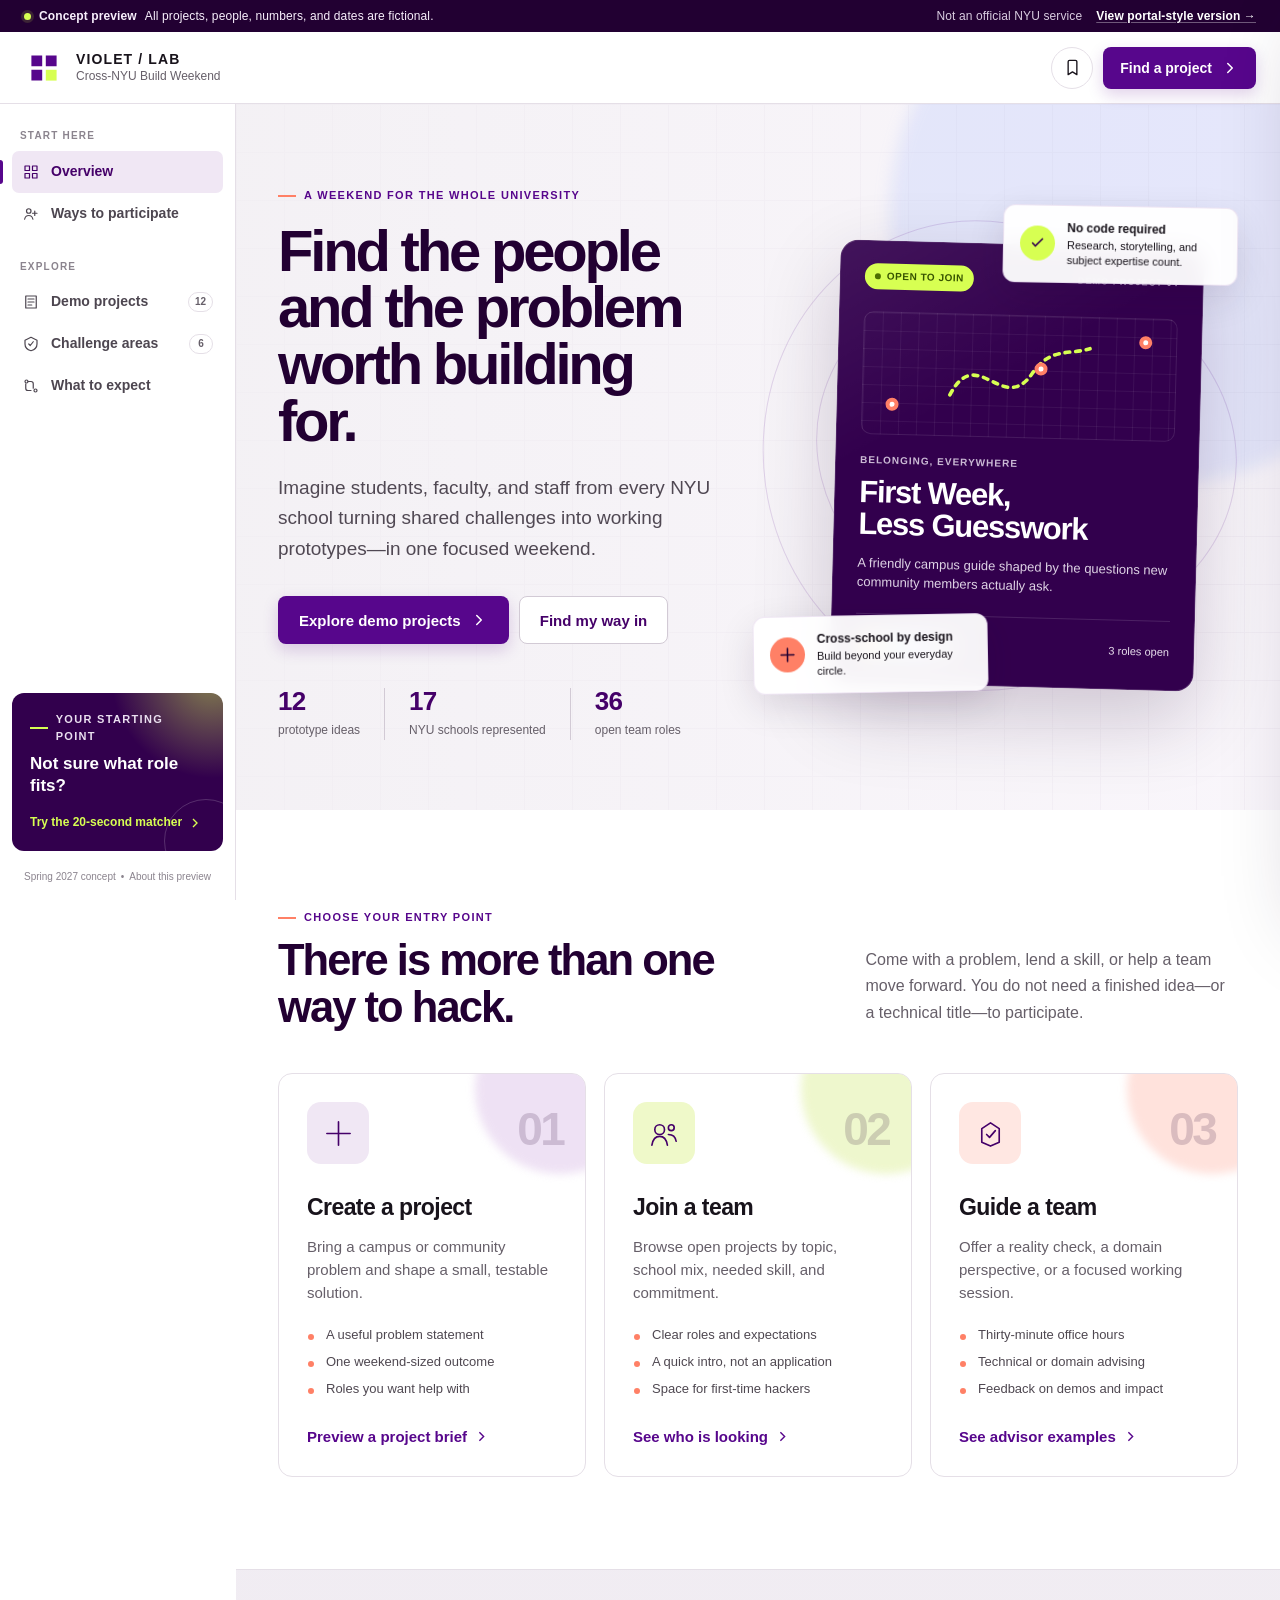
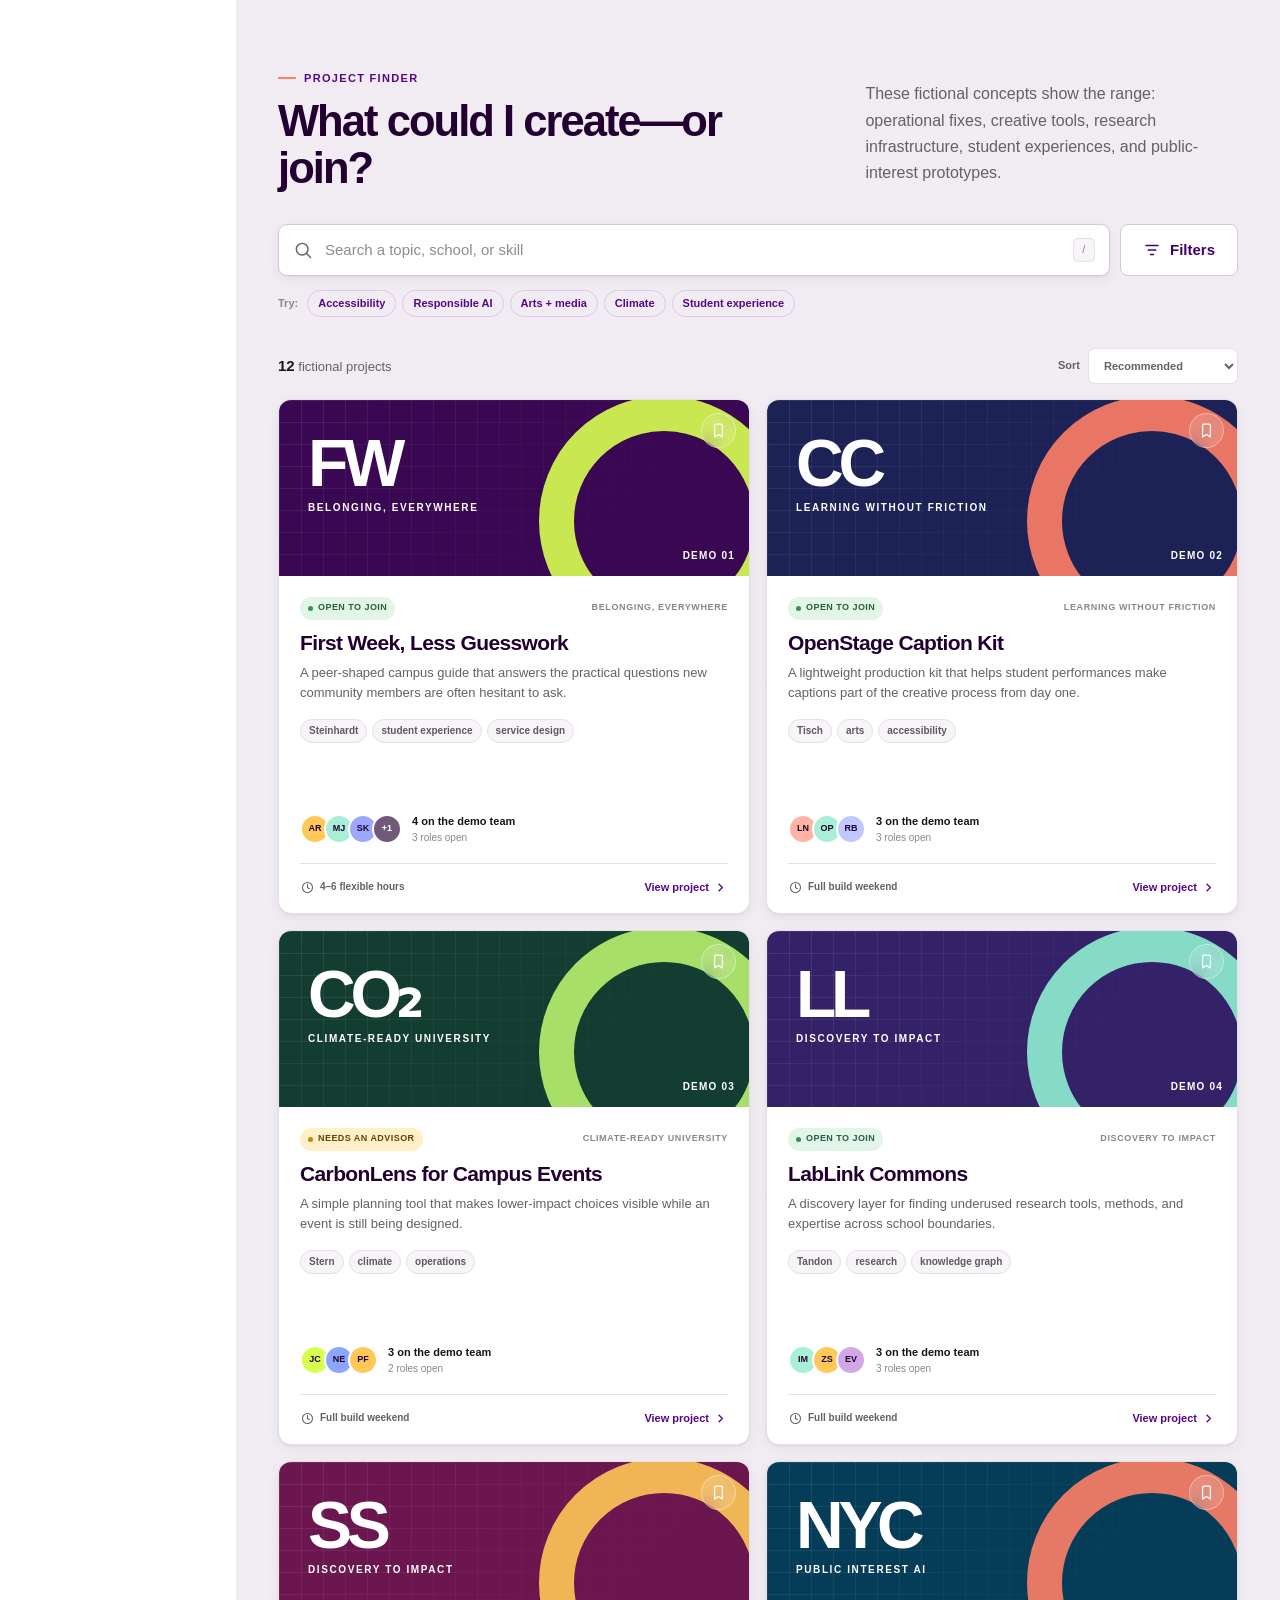
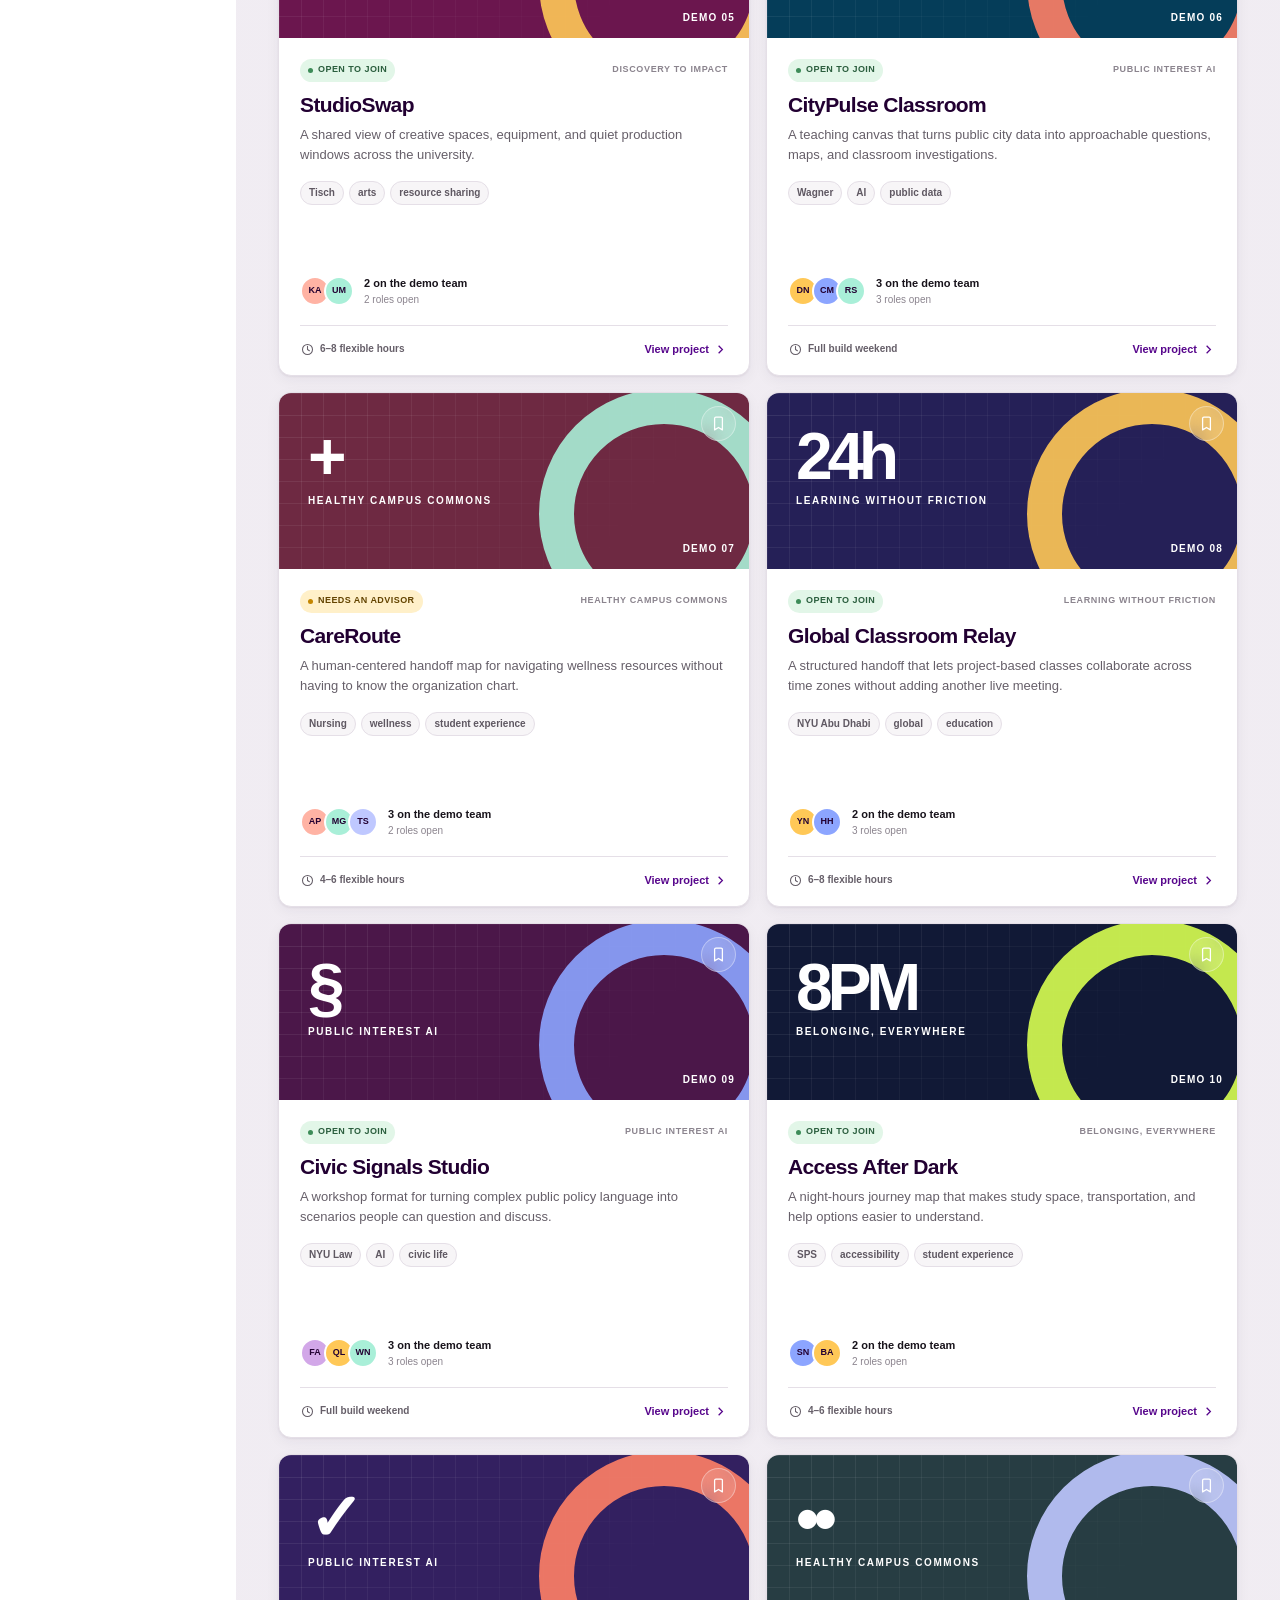
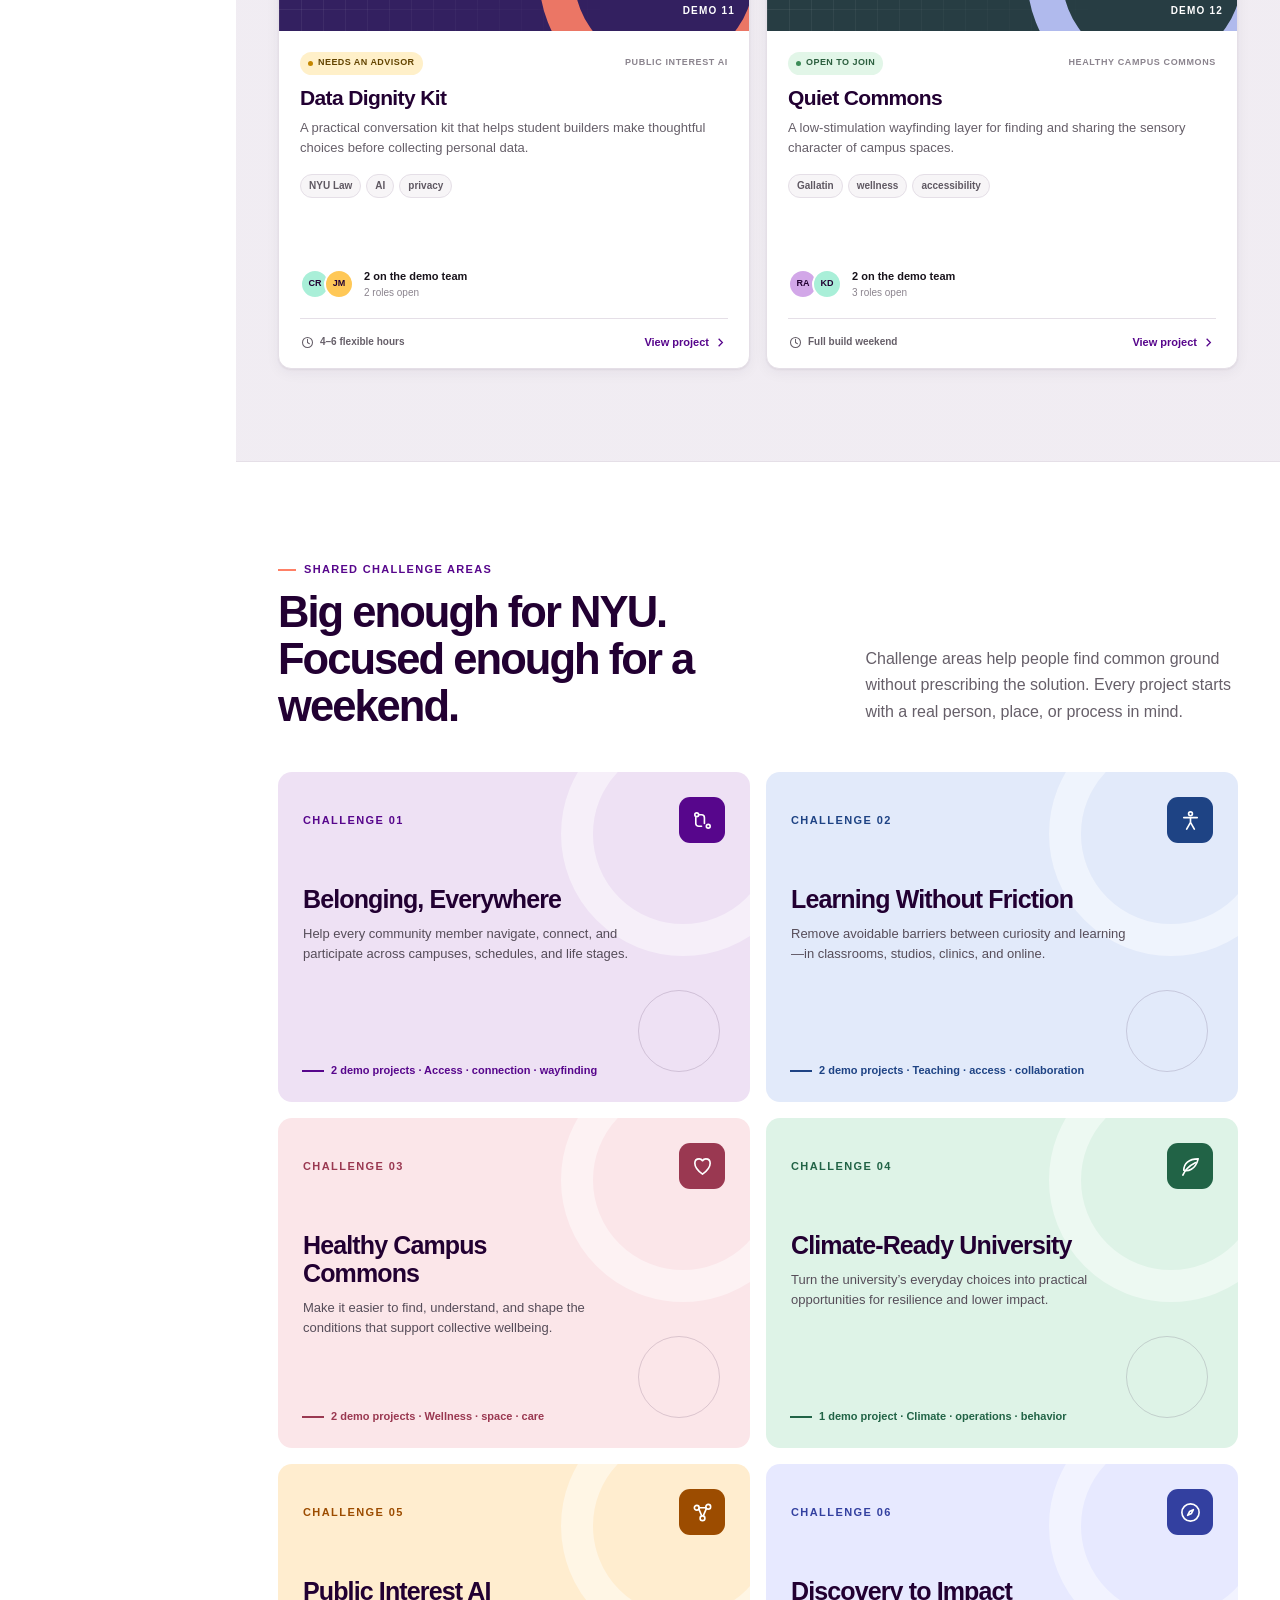
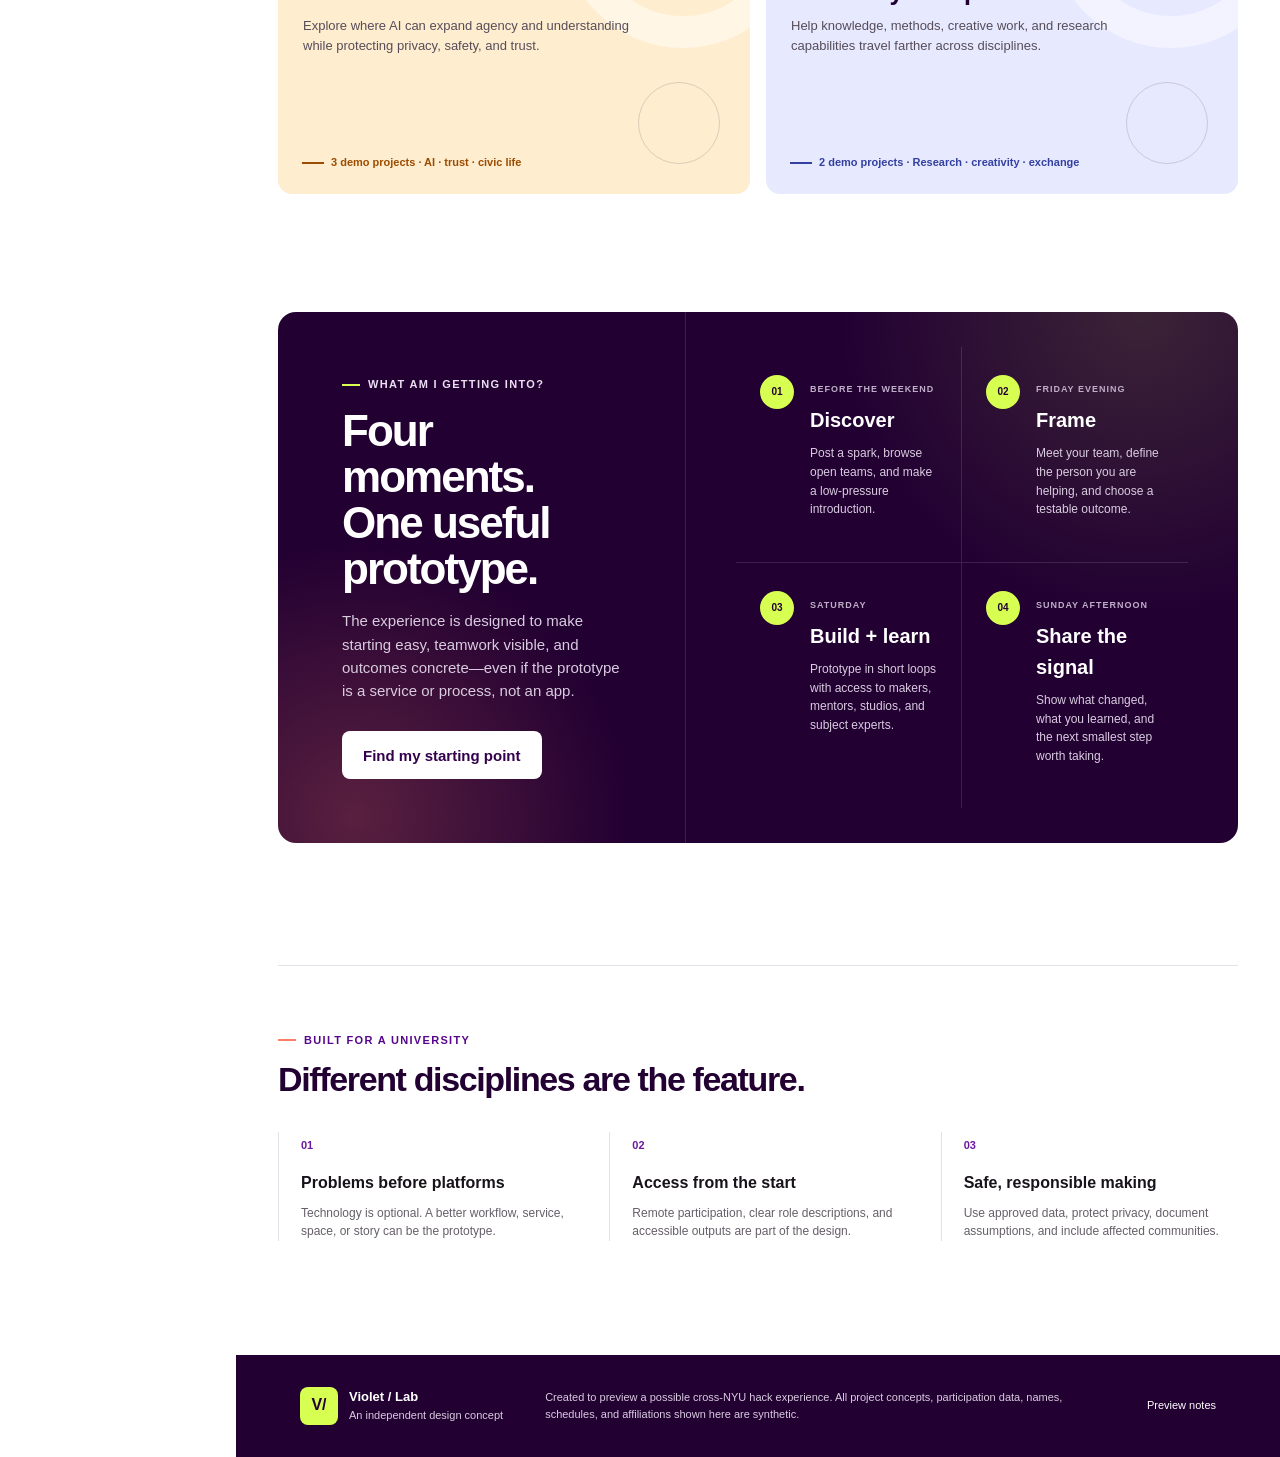
==== commit 0cbf2400: "Add portal-style hackathon concept Create a second, enterprise-style experience inspired by the supp" ====
--- a/index.html
+++ b/index.html
@@ -31,7 +31,10 @@
       <span class="preview-banner__dot" aria-hidden="true"></span>
       <strong>Concept preview</strong>
       <span>All projects, people, numbers, and dates are fictional.</span>
-      <span class="preview-banner__aside">Not an official NYU service</span>
+      <span class="preview-banner__aside">
+        Not an official NYU service
+        <a href="./studio/">View portal-style version →</a>
+      </span>
     </div>
 
     <header class="topbar">
--- a/styles.css
+++ b/styles.css
@@ -131,8 +131,23 @@
 }
 
 .preview-banner__aside {
+  display: flex;
+  align-items: center;
   margin-left: auto;
   color: #d9cce0;
+  gap: 14px;
+}
+
+.preview-banner__aside a {
+  color: #fff;
+  font-weight: 700;
+  text-decoration: underline;
+  text-decoration-color: rgba(255, 255, 255, 0.35);
+  text-underline-offset: 2px;
+}
+
+.preview-banner__aside a:hover {
+  text-decoration-color: #fff;
 }
 
 .topbar {
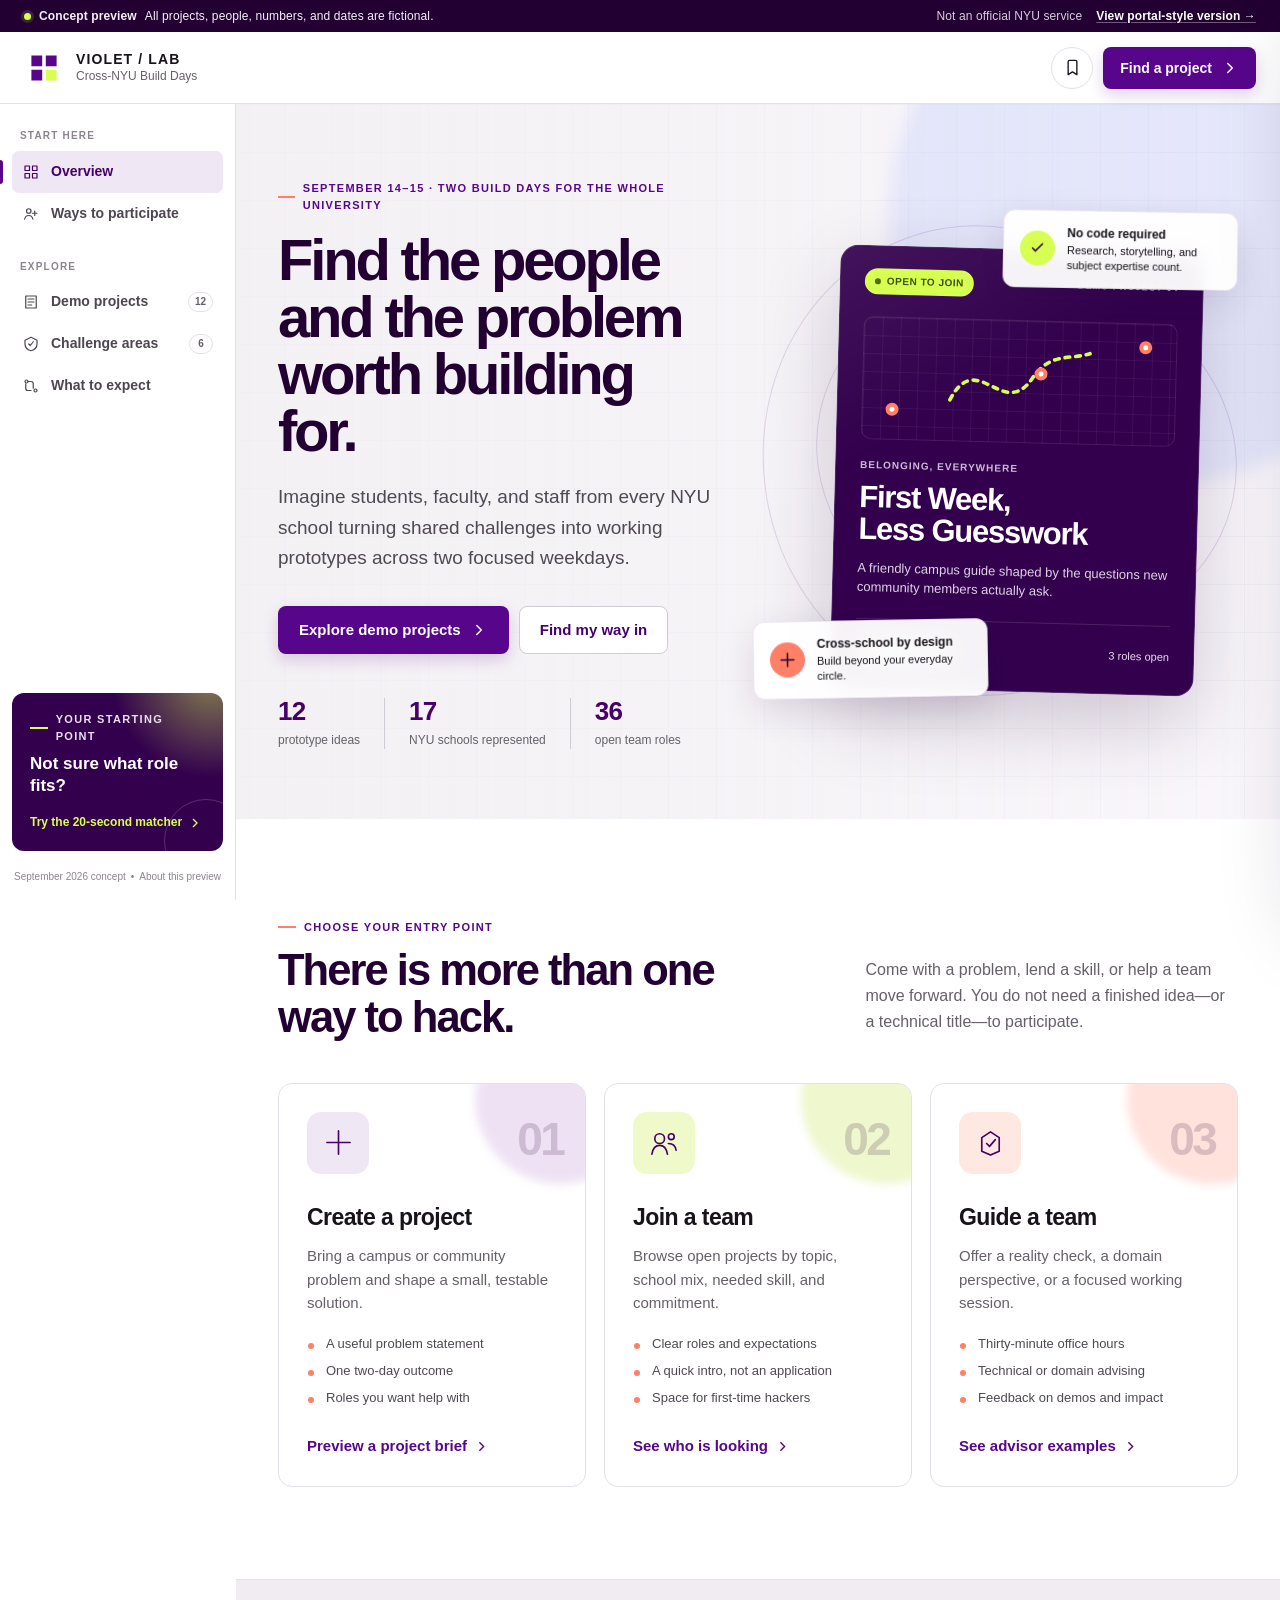
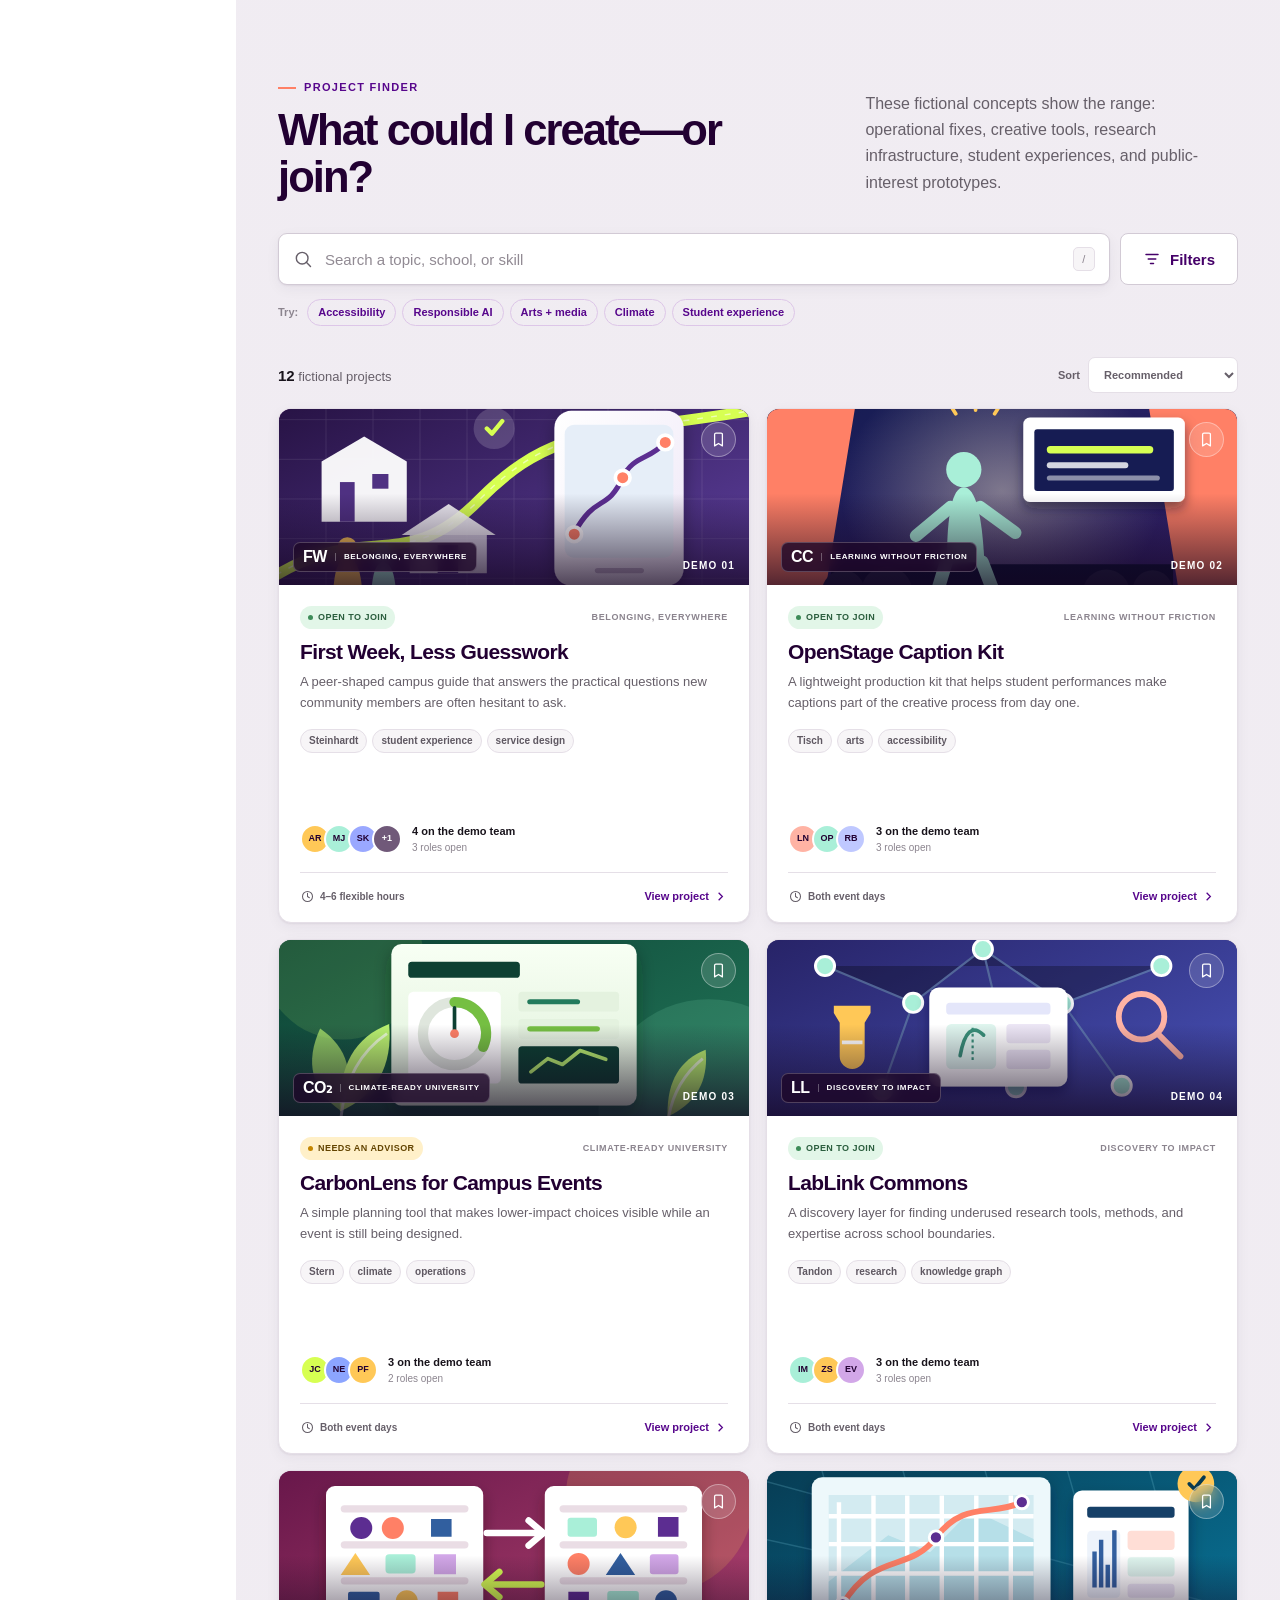
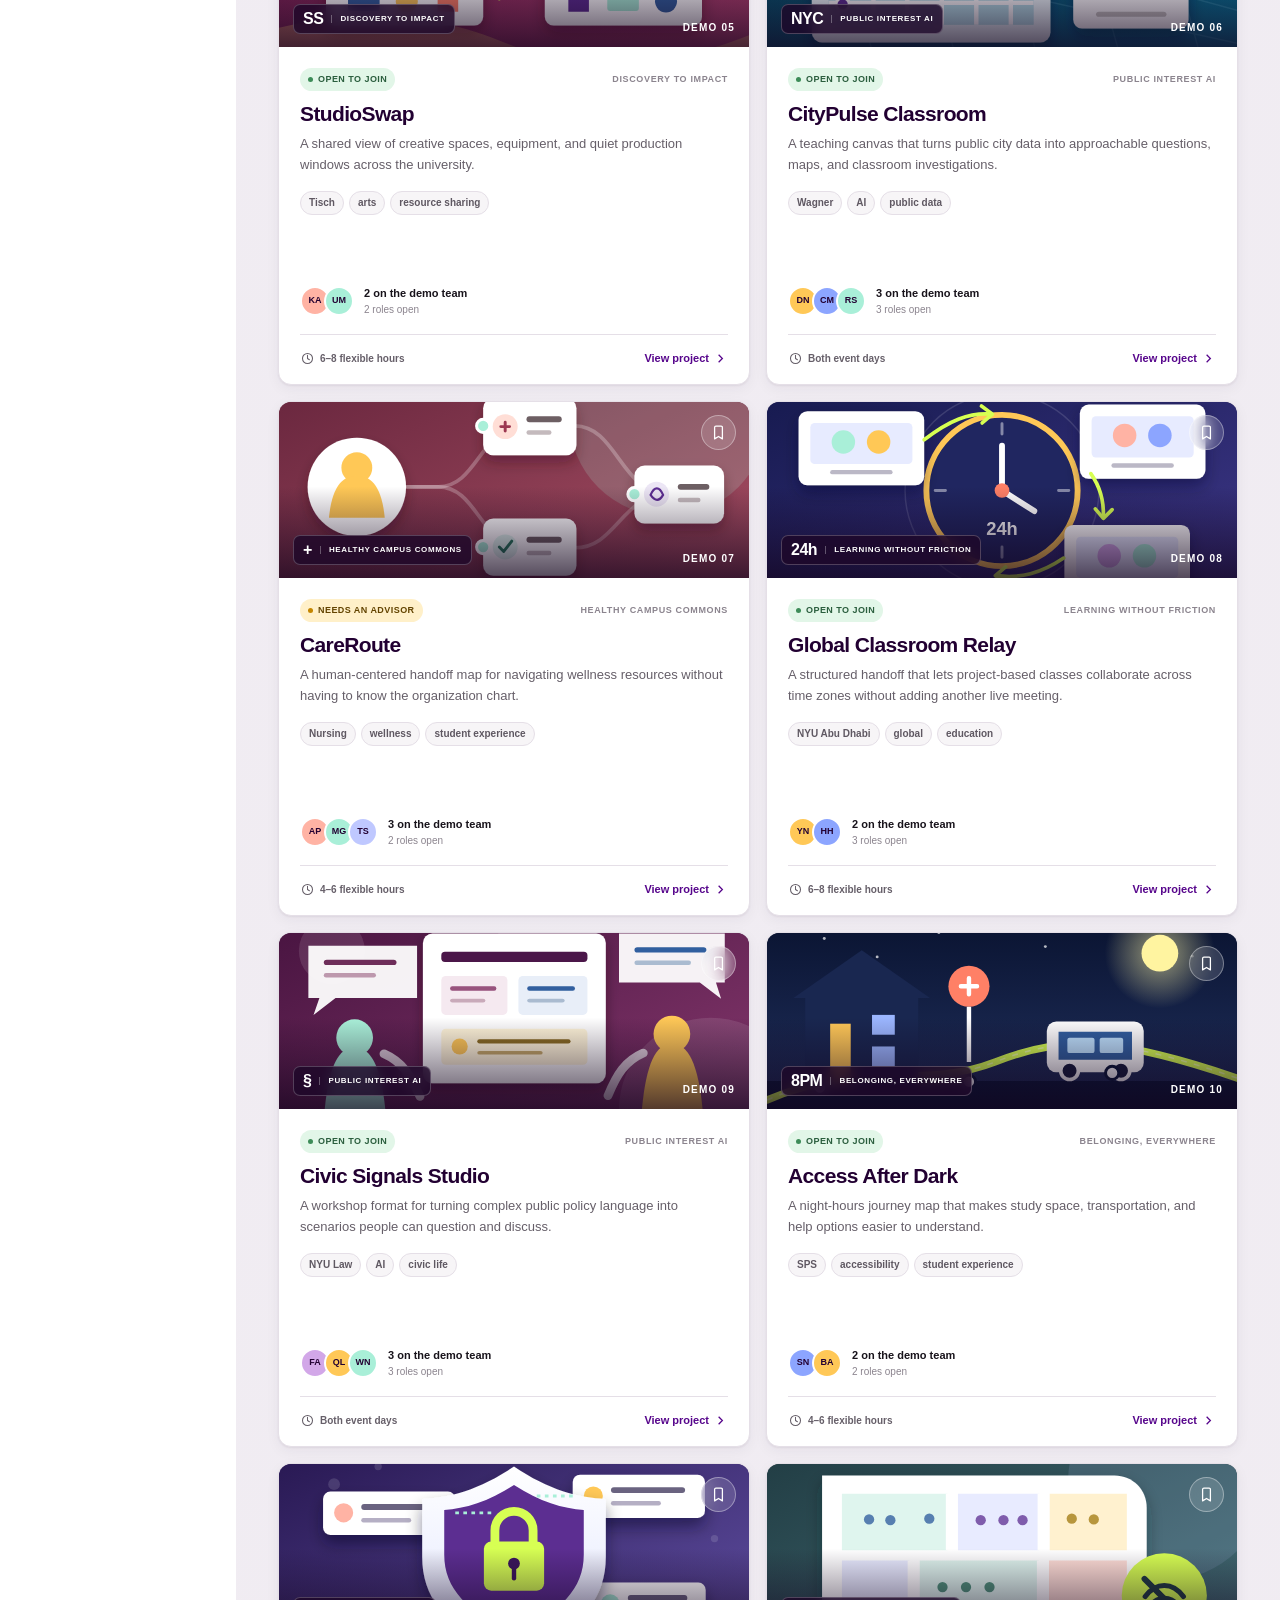
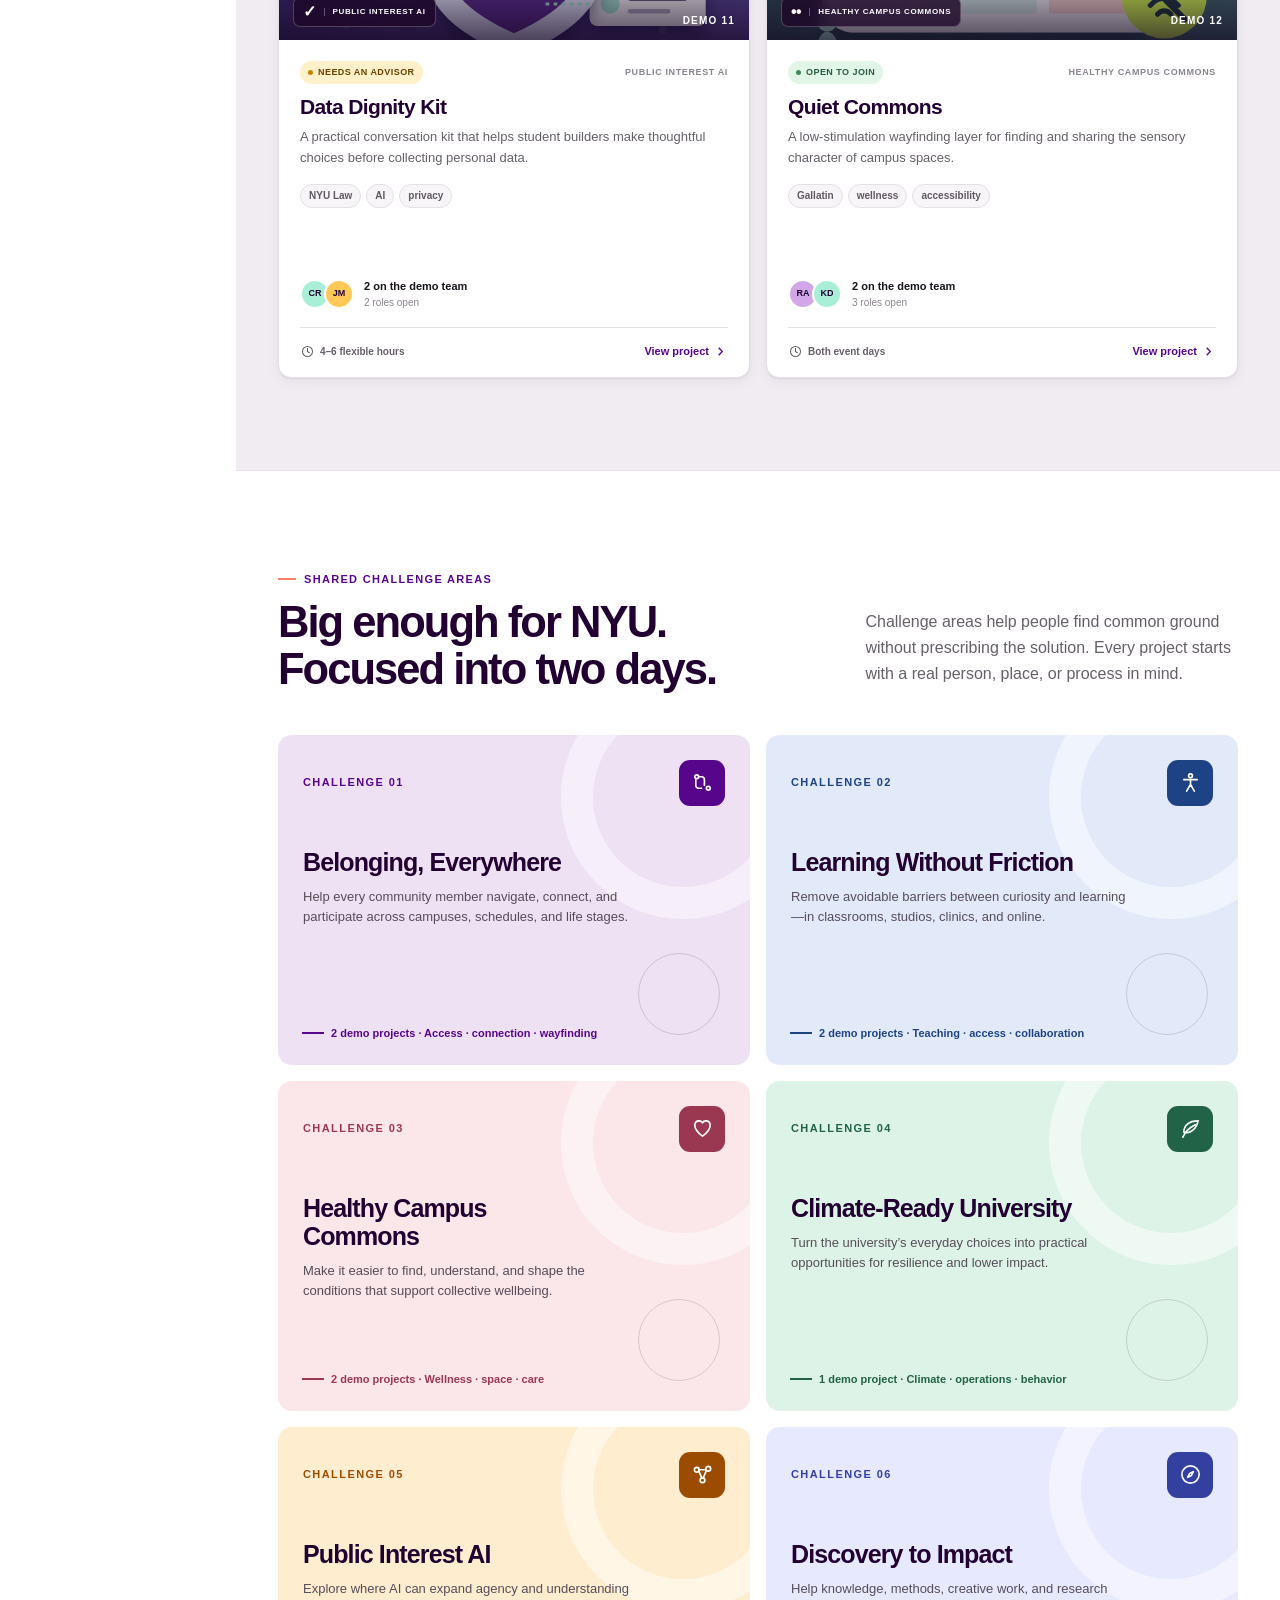
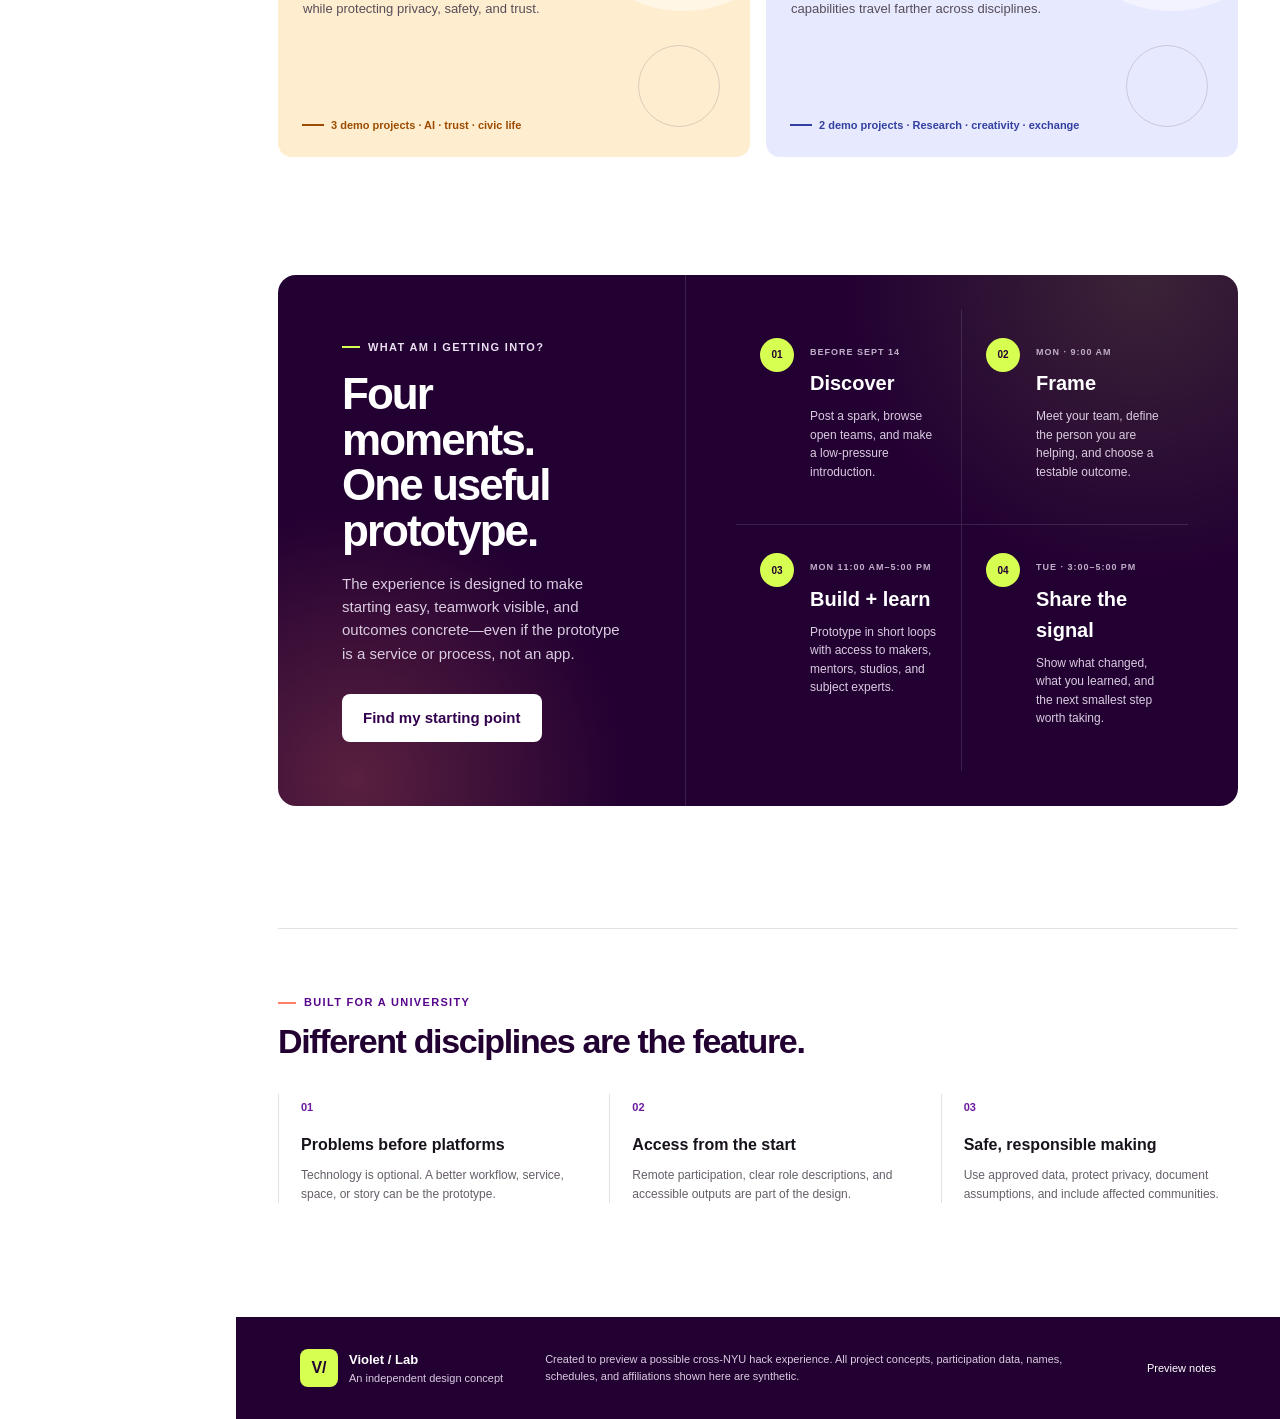
==== commit 4cd8e377: "Update schedule and project artwork Move the concept to Monday and Tuesday, September 14–15, 2026, w" ====
--- a/index.html
+++ b/index.html
@@ -5,10 +5,10 @@
     <meta name="viewport" content="width=device-width, initial-scale=1.0" />
     <meta
       name="description"
-      content="An unofficial, synthetic preview of a cross-NYU build weekend experience."
+      content="An unofficial, synthetic preview of a two-day cross-NYU hackathon experience."
     />
     <meta name="theme-color" content="#57068c" />
-    <meta property="og:title" content="Violet Lab — Cross-NYU Build Weekend" />
+    <meta property="og:title" content="Violet Lab — Cross-NYU Build Days" />
     <meta
       property="og:description"
       content="See what you could build, who you could meet, and how a university-wide hack experience might work."
@@ -21,8 +21,8 @@
     />
     <title>Violet Lab — Concept Preview</title>
     <link rel="icon" href="./public/favicon.svg" type="image/svg+xml" />
-    <link rel="stylesheet" href="./styles.css" />
-    <script src="./app.js" defer></script>
+    <link rel="stylesheet" href="./styles.css?v=20260904-4" />
+    <script src="./app.js?v=20260904-4" defer></script>
   </head>
   <body>
     <a class="skip-link" href="#main-content">Skip to content</a>
@@ -47,7 +47,7 @@
         </a>
         <div>
           <p class="brand-name">Violet / Lab</p>
-          <p class="event-name">Cross-NYU Build Weekend</p>
+          <p class="event-name">Cross-NYU Build Days</p>
         </div>
       </div>
 
@@ -126,7 +126,7 @@
       </div>
 
       <div class="sidebar-footer">
-        <span>Spring 2027 concept</span>
+        <span>September 2026 concept</span>
         <span aria-hidden="true">•</span>
         <button class="text-link privacy-button" type="button">About this preview</button>
       </div>
@@ -135,11 +135,11 @@
     <main id="main-content">
       <section class="hero section-anchor" id="overview">
         <div class="hero__copy">
-          <span class="eyebrow">A weekend for the whole university</span>
+          <span class="eyebrow">September 14–15 · Two build days for the whole university</span>
           <h1>Find the people and the problem worth building for.</h1>
           <p class="hero__lede">
             Imagine students, faculty, and staff from every NYU school turning shared
-            challenges into working prototypes—in one focused weekend.
+            challenges into working prototypes across two focused weekdays.
           </p>
           <div class="hero__actions">
             <a class="button button--primary" href="#projects">
@@ -241,7 +241,7 @@
             <p>Bring a campus or community problem and shape a small, testable solution.</p>
             <ul>
               <li>A useful problem statement</li>
-              <li>One weekend-sized outcome</li>
+              <li>One two-day outcome</li>
               <li>Roles you want help with</li>
             </ul>
             <button class="card-link create-preview-button" type="button">
@@ -346,7 +346,7 @@
               <div class="filter-options" data-filter-group="commitment">
                 <button class="filter-chip is-selected" type="button" data-value="all">Any</button>
                 <button class="filter-chip" type="button" data-value="Light">A few hours</button>
-                <button class="filter-chip" type="button" data-value="Weekend">Full weekend</button>
+                <button class="filter-chip" type="button" data-value="Two-day">Both days</button>
               </div>
             </fieldset>
             <fieldset>
@@ -400,7 +400,7 @@
         <div class="section-heading">
           <div>
             <span class="eyebrow">Shared challenge areas</span>
-            <h2>Big enough for NYU. Focused enough for a weekend.</h2>
+            <h2>Big enough for NYU. Focused into two days.</h2>
           </div>
           <p>
             Challenge areas help people find common ground without prescribing the
@@ -425,7 +425,7 @@
             <li>
               <span class="journey-steps__number">01</span>
               <div>
-                <span class="journey-steps__time">Before the weekend</span>
+                <span class="journey-steps__time">Before Sept 14</span>
                 <h3>Discover</h3>
                 <p>Post a spark, browse open teams, and make a low-pressure introduction.</p>
               </div>
@@ -433,7 +433,7 @@
             <li>
               <span class="journey-steps__number">02</span>
               <div>
-                <span class="journey-steps__time">Friday evening</span>
+                <span class="journey-steps__time">Mon · 9:00 AM</span>
                 <h3>Frame</h3>
                 <p>Meet your team, define the person you are helping, and choose a testable outcome.</p>
               </div>
@@ -441,7 +441,7 @@
             <li>
               <span class="journey-steps__number">03</span>
               <div>
-                <span class="journey-steps__time">Saturday</span>
+                <span class="journey-steps__time">Mon 11:00 AM–5:00 PM</span>
                 <h3>Build + learn</h3>
                 <p>Prototype in short loops with access to makers, mentors, studios, and subject experts.</p>
               </div>
@@ -449,7 +449,7 @@
             <li>
               <span class="journey-steps__number">04</span>
               <div>
-                <span class="journey-steps__time">Sunday afternoon</span>
+                <span class="journey-steps__time">Tue · 3:00–5:00 PM</span>
                 <h3>Share the signal</h3>
                 <p>Show what changed, what you learned, and the next smallest step worth taking.</p>
               </div>
@@ -548,7 +548,7 @@
       <div class="brief-example">
         <div><span>We noticed</span><strong>New community members ask the same wayfinding questions in different places.</strong></div>
         <div><span>We wonder if</span><strong>A peer-shaped guide could reduce uncertainty during the first two weeks.</strong></div>
-        <div><span>This weekend we will</span><strong>Prototype one route, test it with five people, and document what changes.</strong></div>
+        <div><span>During the event we will</span><strong>Prototype one route, test it with five people, and document what changes.</strong></div>
         <div><span>We need</span><strong>A researcher, a service designer, and someone who knows campus operations.</strong></div>
       </div>
       <p class="modal-note">Everything above is fictional and intended only to demonstrate the shape of a good brief.</p>
--- a/styles.css
+++ b/styles.css
@@ -1396,47 +1396,62 @@
   background: var(--art-bg, var(--violet-900));
 }
 
+.project-card__art-image {
+  position: absolute;
+  inset: 0;
+  width: 100%;
+  height: 100%;
+  object-fit: cover;
+  transition: transform 320ms ease;
+}
+
+.project-card:hover .project-card__art-image {
+  transform: scale(1.025);
+}
+
 .project-card__art::before {
   position: absolute;
+  z-index: 1;
   inset: 0;
-  background-image:
-    linear-gradient(rgba(255, 255, 255, 0.09) 1px, transparent 1px),
-    linear-gradient(90deg, rgba(255, 255, 255, 0.09) 1px, transparent 1px);
-  background-size: 22px 22px;
+  background: linear-gradient(180deg, transparent 48%, rgba(18, 3, 28, 0.72));
   content: "";
-  mask-image: linear-gradient(130deg, #000, transparent 78%);
 }
 
 .project-card__art::after {
-  position: absolute;
-  right: -40px;
-  bottom: -70px;
-  width: 180px;
-  height: 180px;
-  border: 35px solid var(--art-accent, var(--lime));
-  border-radius: 50%;
-  content: "";
-  opacity: 0.9;
+  content: none;
 }
 
 .project-card__art-symbol {
   position: absolute;
-  z-index: 1;
-  top: 30px;
-  left: 29px;
-  font-size: 66px;
+  z-index: 2;
+  bottom: 13px;
+  left: 14px;
+  display: inline-flex;
+  align-items: center;
+  max-width: calc(100% - 110px);
+  padding: 6px 9px;
+  background: rgba(30, 8, 42, 0.8);
+  border: 1px solid rgba(255, 255, 255, 0.22);
+  border-radius: 7px;
+  font-size: 16px;
   font-weight: 850;
-  letter-spacing: -0.08em;
+  letter-spacing: -0.03em;
   line-height: 1;
+  gap: 8px;
+  backdrop-filter: blur(7px);
 }
 
 .project-card__art-symbol small {
   display: block;
-  margin-top: 7px;
-  font-size: 10px;
+  overflow: hidden;
+  padding-left: 8px;
+  border-left: 1px solid rgba(255, 255, 255, 0.3);
+  font-size: 8px;
   font-weight: 800;
-  letter-spacing: 0.16em;
+  letter-spacing: 0.08em;
+  text-overflow: ellipsis;
   text-transform: uppercase;
+  white-space: nowrap;
 }
 
 .project-card__index {
